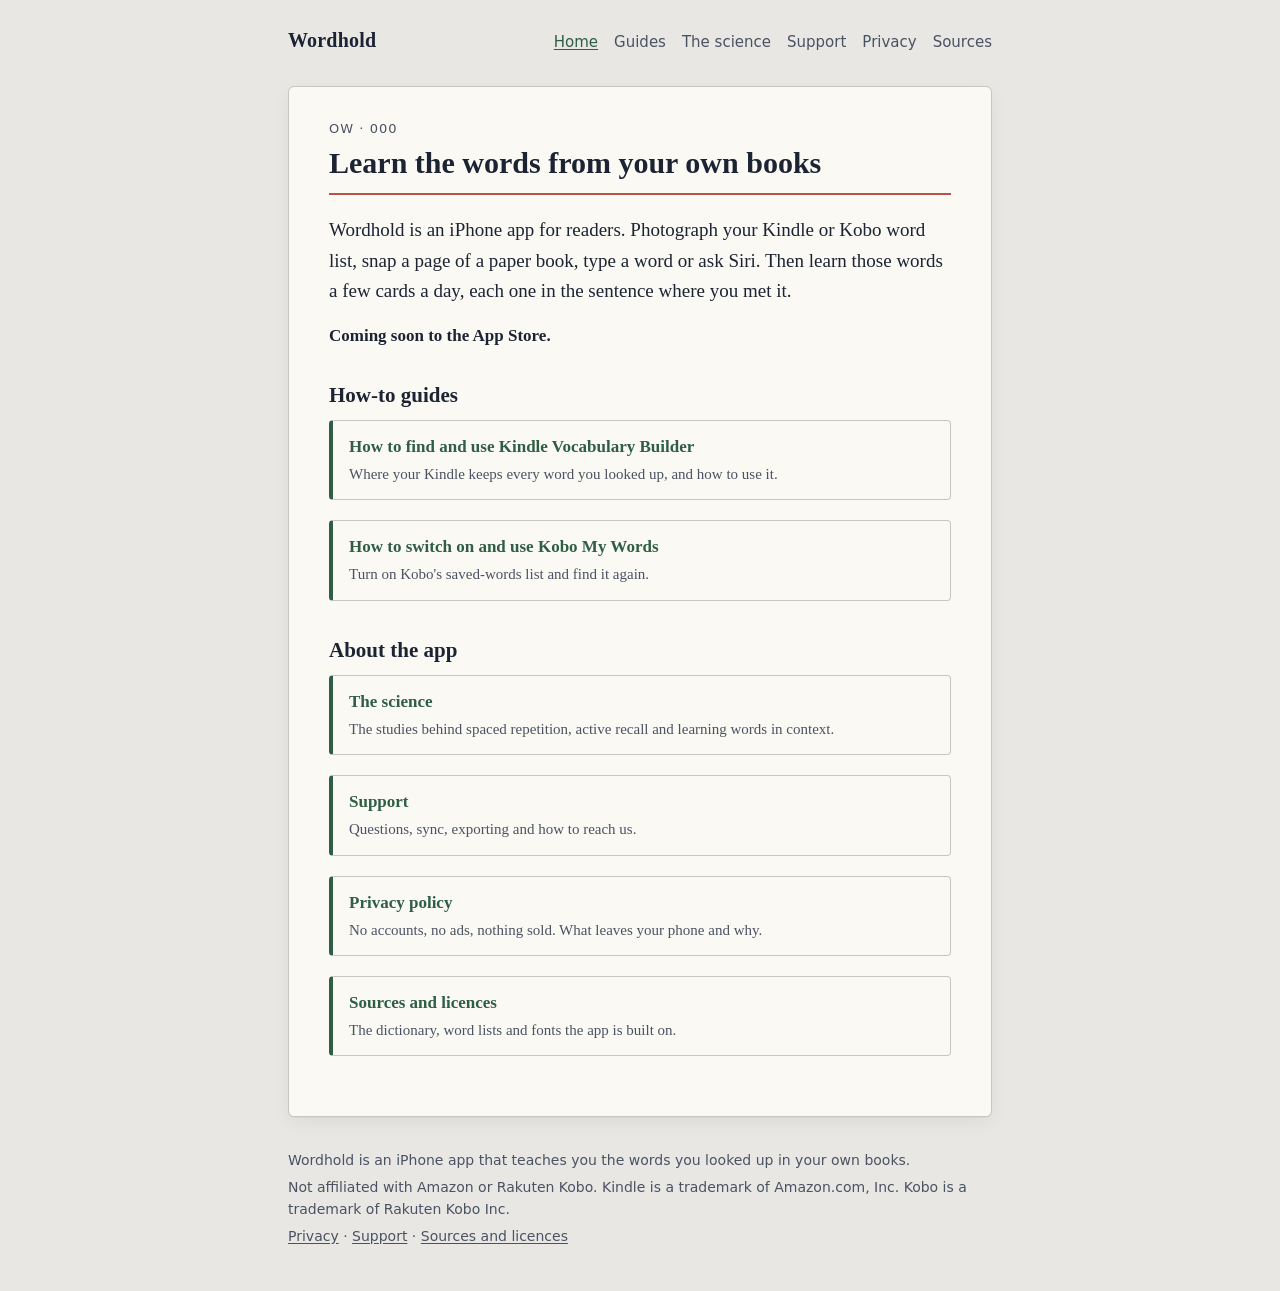
==== index.html @ b9cd2508 "Publish site from ratkob/OwnWords@d994a9a" ====
<!doctype html>
<html lang="en">
<head>
  <meta charset="utf-8">
  <meta name="viewport" content="width=device-width, initial-scale=1">
  <title>Wordhold</title>
  <meta name="description" content="Wordhold teaches you the words you looked up in your own books: Kindle, Kobo or paper.">
  <link rel="stylesheet" href="style.css">
</head>
<body>
  <header class="site-header">
    <div class="wrap">
      <a class="brand" href="">Wordhold</a>
      <nav aria-label="Site">
        <ul>
        <li><a href="" aria-current="page">Home</a></li>
        <li><a href="guides/">Guides</a></li>
        <li><a href="science/">The science</a></li>
        <li><a href="support/">Support</a></li>
        <li><a href="privacy/">Privacy</a></li>
        <li><a href="attribution/">Sources</a></li>
        </ul>
      </nav>
    </div>
  </header>
  <main class="wrap">
    <article class="card">
      <div class="card-head">
        <p class="callno">OW · 000</p>
        <h1>Learn the words from your own books</h1>
      </div>

      <p class="lede">Wordhold is an iPhone app for readers. Photograph your Kindle or Kobo word list, snap a page of a paper book, type a word or ask Siri. Then learn those words a few cards a day, each one in the sentence where you met it.</p>
      <p><strong>Coming soon to the App Store.</strong></p>

      <h2>How-to guides</h2>
      <ul class="index">
        <li><a href="guides/kindle-vocabulary-builder/"><strong>How to find and use Kindle Vocabulary Builder</strong><span>Where your Kindle keeps every word you looked up, and how to use it.</span></a></li>
        <li><a href="guides/kobo-my-words/"><strong>How to switch on and use Kobo My Words</strong><span>Turn on Kobo's saved-words list and find it again.</span></a></li>
      </ul>

      <h2>About the app</h2>
      <ul class="index">
        <li><a href="science/"><strong>The science</strong><span>The studies behind spaced repetition, active recall and learning words in context.</span></a></li>
        <li><a href="support/"><strong>Support</strong><span>Questions, sync, exporting and how to reach us.</span></a></li>
        <li><a href="privacy/"><strong>Privacy policy</strong><span>No accounts, no ads, nothing sold. What leaves your phone and why.</span></a></li>
        <li><a href="attribution/"><strong>Sources and licences</strong><span>The dictionary, word lists and fonts the app is built on.</span></a></li>
      </ul>
    </article>
  </main>
  <footer class="site-footer">
    <div class="wrap">
      <p>Wordhold is an iPhone app that teaches you the words you looked up in your own books.</p>
      <p>Not affiliated with Amazon or Rakuten Kobo. Kindle is a trademark of Amazon.com, Inc. Kobo is a trademark of Rakuten Kobo Inc.</p>
      <p><a href="privacy/">Privacy</a> · <a href="support/">Support</a> · <a href="attribution/">Sources and licences</a></p>
    </div>
  </footer>
</body>
</html>
---- style.css ----
/* Wordhold site. Catalogue-card style from plan section 12:
   e-ink grey paper, card stock, blue-black ink, bookcloth green.
   Colours match the app's asset catalogue (Paper, Card, Ink, AccentColor). */

:root {
  --paper: #e8e7e3;
  --card: #fbf9f3;
  --ink: #1c2434;
  --ink-soft: #4a5263;
  --rule: #c9c6bd;
  --rule-red: #b5544a;
  --cloth: #2f5e44;
  --todo-bg: #fff4c7;
  --todo-ink: #5a4500;
  --todo-rule: #c9a227;
  color-scheme: light dark;
}

@media (prefers-color-scheme: dark) {
  :root {
    --paper: #1c1c1b;
    --card: #2c2c2a;
    --ink: #e6e7ea;
    --ink-soft: #b4b7bf;
    --rule: #4a4a46;
    --rule-red: #d98378;
    --cloth: #78b08c;
    --todo-bg: #3a3214;
    --todo-ink: #f2dc8a;
    --todo-rule: #a88a2a;
  }
}

* { box-sizing: border-box; }

html { -webkit-text-size-adjust: 100%; }

body {
  margin: 0;
  background: var(--paper);
  color: var(--ink);
  font-family: "Literata", "Iowan Old Style", "Palatino Linotype", Palatino, Georgia, serif;
  font-size: 1.0625rem;
  line-height: 1.6;
}

.label,
nav,
.site-footer,
.callno,
figcaption,
.todo {
  font-family: "Atkinson Hyperlegible Next", "Atkinson Hyperlegible", -apple-system, BlinkMacSystemFont, "Segoe UI", system-ui, sans-serif;
}

a { color: var(--cloth); text-underline-offset: 0.15em; }
a:hover { text-decoration-thickness: 2px; }

.wrap {
  max-width: 46rem;
  margin: 0 auto;
  padding: 0 16px;
}

/* Header */
.site-header { padding: 1.5rem 0 0.5rem; }
.site-header .wrap {
  display: flex;
  flex-wrap: wrap;
  align-items: baseline;
  justify-content: space-between;
  gap: 0.5rem 1.5rem;
}
.brand {
  font-weight: 700;
  font-size: 1.25rem;
  color: var(--ink);
  text-decoration: none;
  letter-spacing: 0.01em;
}
nav ul {
  list-style: none;
  margin: 0;
  padding: 0;
  display: flex;
  flex-wrap: wrap;
  gap: 0.25rem 1rem;
  font-size: 0.9375rem;
}
nav a { color: var(--ink-soft); text-decoration: none; }
nav a:hover, nav a[aria-current="page"] { color: var(--cloth); text-decoration: underline; }

/* The catalogue card */
.card {
  background: var(--card);
  border: 1px solid var(--rule);
  border-radius: 6px;
  box-shadow: 0 1px 0 rgba(0, 0, 0, 0.04), 0 6px 18px rgba(0, 0, 0, 0.05);
  margin: 1.25rem 0 2rem;
  padding: 1.5rem 1.25rem 2rem;
  position: relative;
}
@media (min-width: 640px) {
  .card { padding: 2rem 2.5rem 2.5rem; }
}
.card-head {
  border-bottom: 2px solid var(--rule-red);
  margin: 0 0 1.25rem;
  padding-bottom: 0.75rem;
}
.callno {
  font-size: 0.8125rem;
  letter-spacing: 0.08em;
  text-transform: uppercase;
  color: var(--ink-soft);
  margin: 0 0 0.25rem;
}

h1, h2, h3 { line-height: 1.25; font-weight: 700; }
h1 { font-size: 1.875rem; margin: 0; }
h2 { font-size: 1.3125rem; margin: 2rem 0 0.5rem; }
h3 { font-size: 1.0625rem; margin: 1.5rem 0 0.25rem; }
p, ul, ol, dl, table { margin: 0 0 1rem; }
li { margin: 0.25rem 0; }
li > ul, li > ol { margin: 0.25rem 0 0; }

.lede { font-size: 1.1875rem; color: var(--ink); }
.small { font-size: 0.9375rem; color: var(--ink-soft); }

ol.steps { padding-left: 1.5rem; }
ol.steps > li { margin: 0.75rem 0; padding-left: 0.25rem; }

.menu-path {
  font-family: "Atkinson Hyperlegible Next", -apple-system, system-ui, sans-serif;
  font-weight: 700;
}

/* Lists of index cards on the home page */
.index { list-style: none; padding: 0; display: grid; gap: 0.75rem; }
.index a {
  display: block;
  border: 1px solid var(--rule);
  border-left: 4px solid var(--cloth);
  border-radius: 4px;
  padding: 0.75rem 1rem;
  background: var(--card);
  color: var(--ink);
  text-decoration: none;
}
.index a:hover { border-color: var(--cloth); }
.index strong { display: block; color: var(--cloth); }
.index span { font-size: 0.9375rem; color: var(--ink-soft); }

/* References on the science page */
.refs { padding-left: 0; list-style: none; }
.refs li {
  padding-left: 1.5rem;
  text-indent: -1.5rem;
  margin: 0.6rem 0;
  font-size: 0.9375rem;
}

table { border-collapse: collapse; width: 100%; font-size: 0.9375rem; }
th, td { text-align: left; vertical-align: top; padding: 0.5rem 0.5rem 0.5rem 0; border-bottom: 1px solid var(--rule); }
th { font-family: "Atkinson Hyperlegible Next", -apple-system, system-ui, sans-serif; font-weight: 700; }
.table-scroll { overflow-x: auto; }

/* Photo placeholders and draft notes. */
.todo {
  background: var(--todo-bg);
  color: var(--todo-ink);
  border: 2px dashed var(--todo-rule);
  border-radius: 6px;
  padding: 0.75rem 1rem;
  margin: 1rem 0;
  font-size: 0.9375rem;
}
.todo strong { letter-spacing: 0.04em; }
figure { margin: 1rem 0 1.5rem; }
figure.photo .todo {
  aspect-ratio: 4 / 3;
  display: flex;
  align-items: center;
  justify-content: center;
  text-align: center;
  margin: 0;
}
figcaption { font-size: 0.875rem; color: var(--ink-soft); margin-top: 0.4rem; }

.draft-banner {
  border: 2px solid var(--rule-red);
  border-radius: 6px;
  padding: 0.75rem 1rem;
  margin: 0 0 1.5rem;
  font-size: 0.9375rem;
}

.site-footer {
  padding: 0 0 2.5rem;
  font-size: 0.875rem;
  color: var(--ink-soft);
}
.site-footer p { margin: 0.25rem 0; }
.site-footer a { color: var(--ink-soft); }
.todo-inline {
  background: var(--todo-bg);
  color: var(--todo-ink);
  border: 1px dashed var(--todo-rule);
  border-radius: 3px;
  padding: 0 0.3em;
  font-family: "Atkinson Hyperlegible Next", -apple-system, system-ui, sans-serif;
  font-size: 0.9375em;
}

/* Long links and paths wrap instead of widening the page on small phones. */
a, code { overflow-wrap: anywhere; }
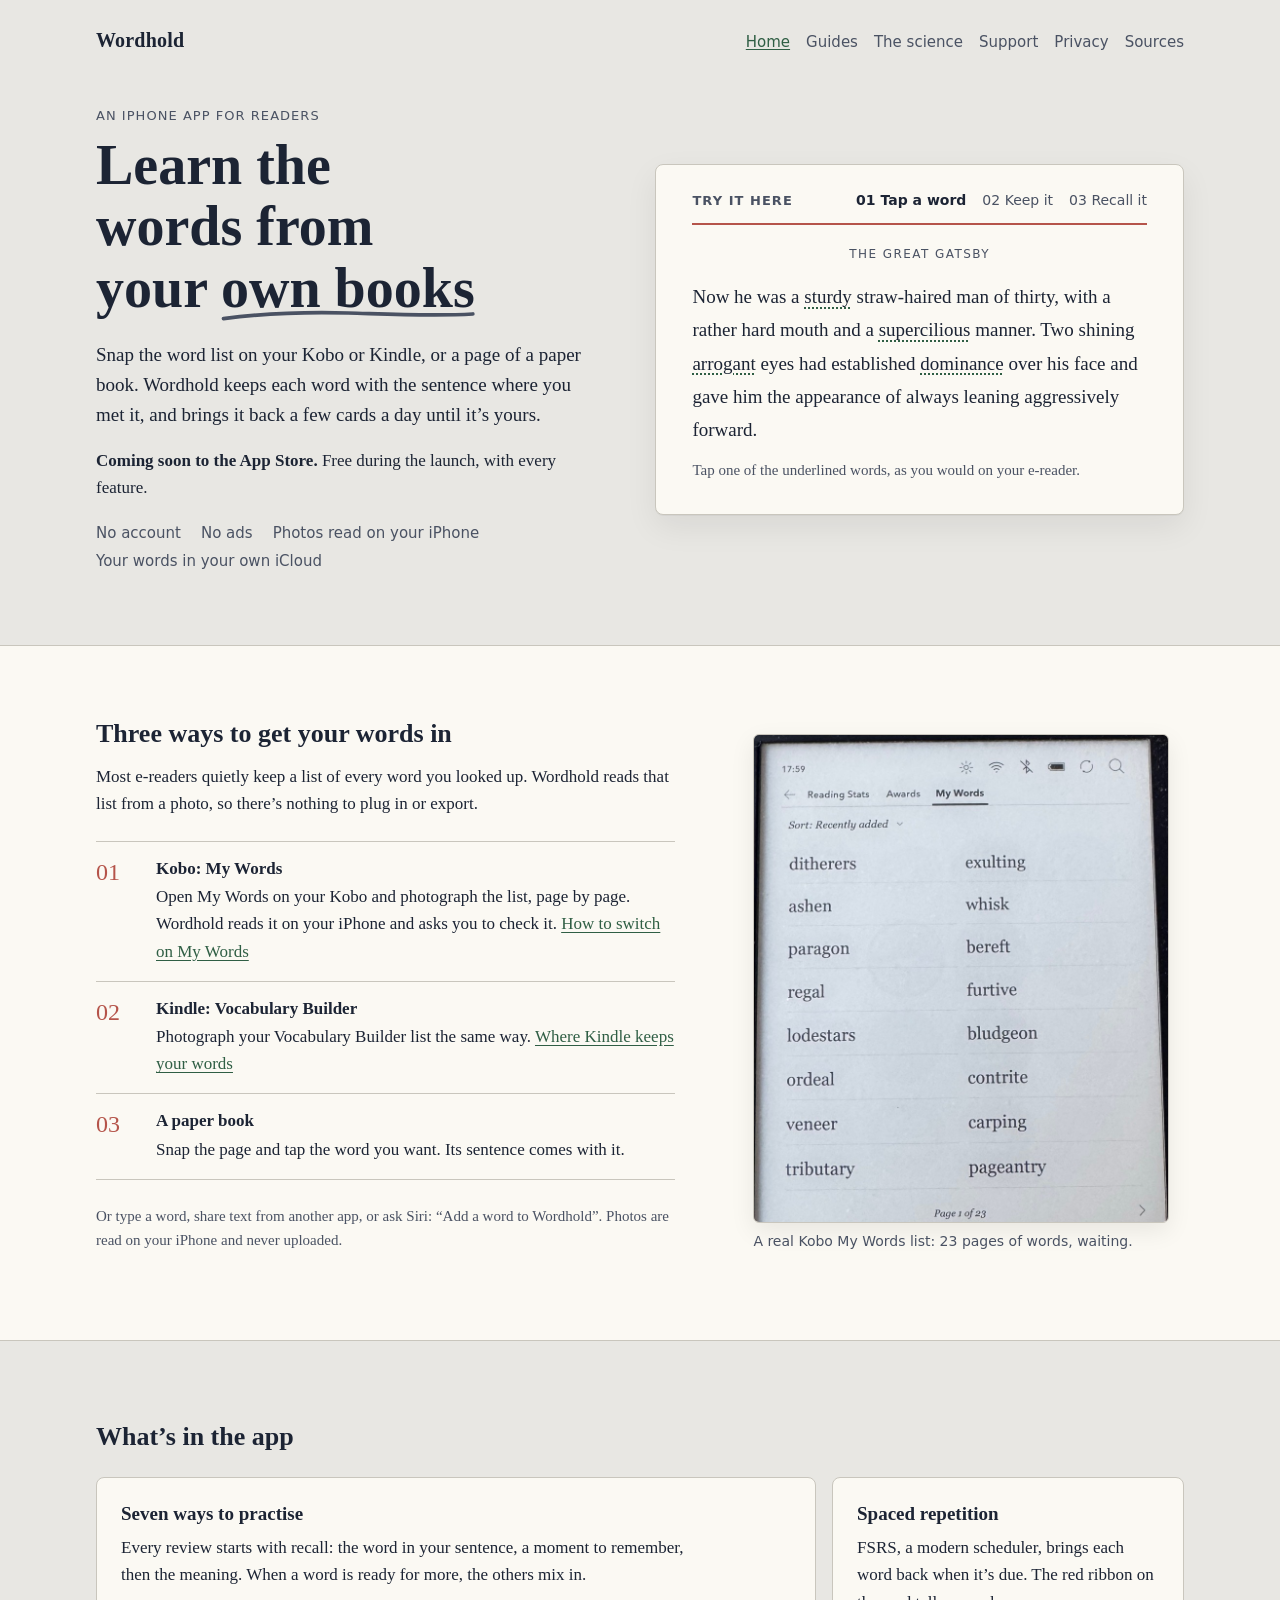
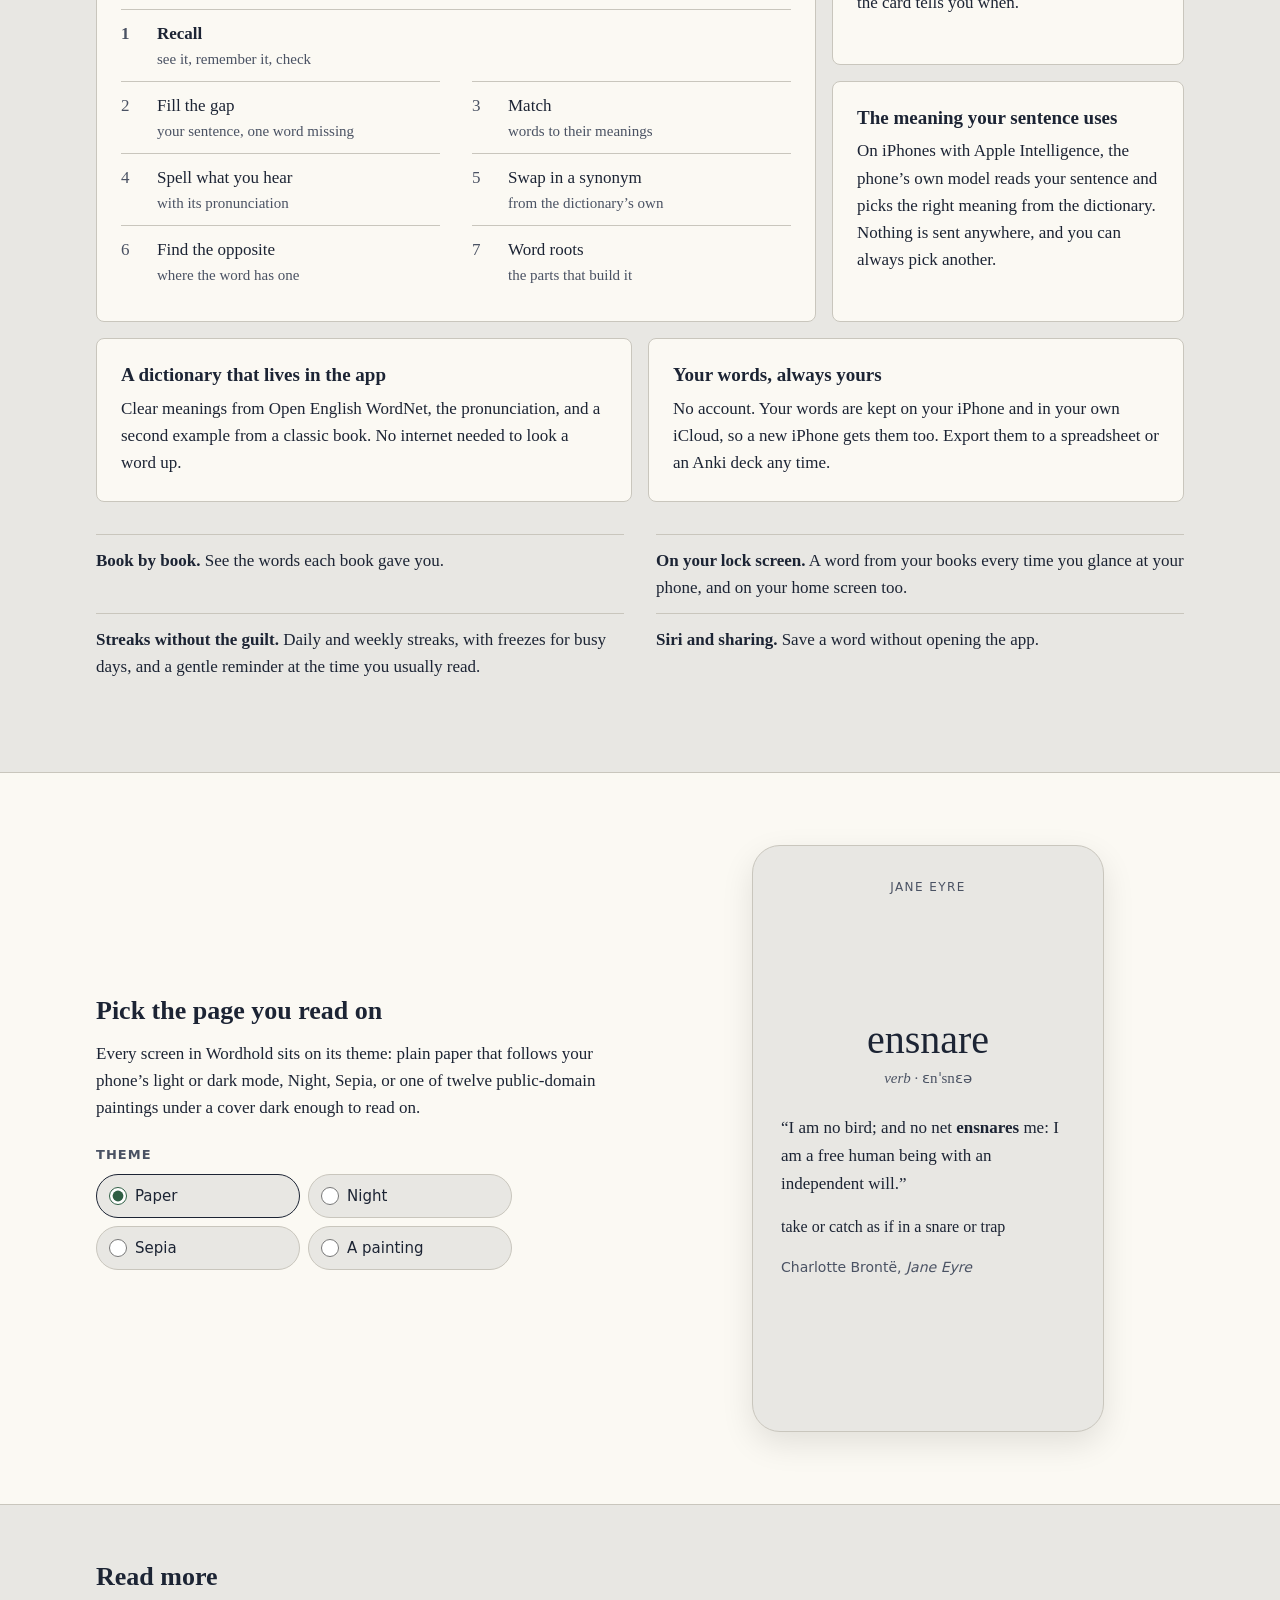
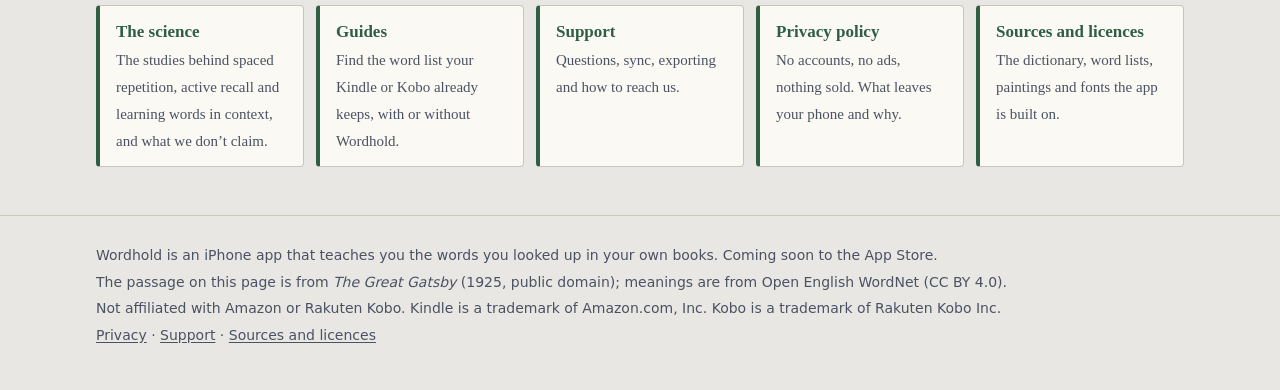
==== commit 5d4604e9: "Publish site from ratkob/OwnWords@78d04db" ====
--- a/index.html
+++ b/index.html
@@ -1,15 +1,19 @@
 <!doctype html>
-<html lang="en">
+<html lang="en" class="no-js">
 <head>
   <meta charset="utf-8">
+  <script>document.documentElement.className = document.documentElement.className.replace("no-js", "js");</script>
   <meta name="viewport" content="width=device-width, initial-scale=1">
-  <title>Wordhold</title>
-  <meta name="description" content="Wordhold teaches you the words you looked up in your own books: Kindle, Kobo or paper.">
+  <title>Wordhold: learn the words from your own books</title>
+  <meta name="description" content="Wordhold is an iPhone app for readers. Snap your Kobo or Kindle word list, or a page of a paper book, and learn each word in the sentence where you met it.">
   <link rel="stylesheet" href="style.css">
+  <link rel="stylesheet" href="home.css">
+  <script src="home.js" defer></script>
 </head>
-<body>
+<body class="home">
+  <a class="skip" href="#main">Skip to the page</a>
   <header class="site-header">
-    <div class="wrap">
+    <div class="wrap wrap-wide">
       <a class="brand" href="">Wordhold</a>
       <nav aria-label="Site">
         <ul>
@@ -23,34 +27,201 @@
       </nav>
     </div>
   </header>
-  <main class="wrap">
-    <article class="card">
-      <div class="card-head">
-        <p class="callno">OW · 000</p>
-        <h1>Learn the words from your own books</h1>
-      </div>
-
-      <p class="lede">Wordhold is an iPhone app for readers. Photograph your Kindle or Kobo word list, snap a page of a paper book, type a word or ask Siri. Then learn those words a few cards a day, each one in the sentence where you met it.</p>
-      <p><strong>Coming soon to the App Store.</strong></p>
-
-      <h2>How-to guides</h2>
+
+  <main id="main">
+    <section class="hero wrap wrap-wide" aria-labelledby="hero-title">
+      <div class="hero-text">
+        <p class="callno">An iPhone app for readers</p>
+        <h1 id="hero-title">Learn the words from your <span class="inked">own books</span></h1>
+        <p class="lede">Snap the word list on your Kobo or Kindle, or a page of a paper book. Wordhold keeps each word with the sentence where you met it, and brings it back a few cards a day until it’s yours.</p>
+        <p class="status"><strong>Coming soon to the App Store.</strong> Free during the launch, with every feature.</p>
+        <ul class="facts" aria-label="In short">
+          <li>No account</li>
+          <li>No ads</li>
+          <li>Photos read on your iPhone</li>
+          <li>Your words in your own iCloud</li>
+        </ul>
+      </div>
+
+      <div class="try" id="try" aria-labelledby="try-title">
+        <div class="try-head">
+          <h2 id="try-title" class="label">Try it here</h2>
+          <ol class="try-steps" aria-label="Steps">
+            <li data-step="1" aria-current="step">Tap a word</li>
+            <li data-step="2">Keep it</li>
+            <li data-step="3">Recall it</li>
+          </ol>
+        </div>
+
+        <!-- Step 1 and 2: the book page and the word's catalogue card -->
+        <div class="try-page" data-panel="page">
+          <p class="running-head">The Great Gatsby</p>
+          <p class="passage">Now he was a <button type="button" class="w" disabled data-word="sturdy">sturdy</button> straw-haired man of thirty, with a rather hard mouth and a <button type="button" class="w" disabled data-word="supercilious">supercilious</button> manner. Two shining <button type="button" class="w" disabled data-word="arrogant">arrogant</button> eyes had established <button type="button" class="w" disabled data-word="dominance">dominance</button> over his face and gave him the appearance of always leaning aggressively forward.</p>
+          <p class="try-hint" data-hint>Tap one of the underlined words, as you would on your e-reader.</p>
+          <noscript><p class="try-hint"><strong>supercilious</strong> <em>adjective</em>: having or showing arrogant superiority to and disdain of those one views as unworthy. Turn on JavaScript to tap the words yourself.</p></noscript>
+
+          <div class="lookup" data-lookup hidden tabindex="-1" role="group" aria-labelledby="lookup-word">
+            <p class="lookup-word"><span id="lookup-word" data-f="word"></span> <span class="ipa" data-f="ipa"></span></p>
+            <p class="pos" data-f="pos"></p>
+            <p class="meaning" data-f="meaning"></p>
+            <p class="small sense-note" data-f="senseNote"></p>
+            <div class="actions">
+              <button type="button" class="btn btn-ink" data-act="keep">Keep this word</button>
+            </div>
+          </div>
+        </div>
+
+        <!-- Step 3: the recall card, as the app shows it a few days later -->
+        <div class="try-card" data-panel="card" hidden tabindex="-1" role="group" aria-labelledby="card-word">
+          <p class="running-head">The Great Gatsby</p>
+          <div class="ribbon" data-ribbon hidden><span data-f="ribbon"></span></div>
+          <p class="card-word" id="card-word" data-f="word"></p>
+          <p class="card-sentence" data-f="sentence"></p>
+          <div data-front>
+            <p class="small">Do you remember what it means here?</p>
+            <div class="actions">
+              <button type="button" class="btn btn-ink" data-act="reveal">Show meaning</button>
+            </div>
+          </div>
+          <div data-back hidden>
+            <p class="asterism" aria-hidden="true">⁂</p>
+            <p class="meaning" data-f="meaning" data-reveal-focus tabindex="-1"></p>
+            <p class="second"><em data-f="example"></em> <span class="credit" data-f="exampleCredit"></span></p>
+            <div class="actions" data-grade>
+              <button type="button" class="btn btn-card" data-act="again">Didn’t know</button>
+              <button type="button" class="btn btn-ink" data-act="good">Knew it</button>
+            </div>
+            <p class="small" data-after hidden tabindex="-1"></p>
+          </div>
+          <p class="try-reset"><button type="button" class="textlink" data-act="reset">Try another word</button></p>
+        </div>
+        <p class="sr-only" aria-live="polite" data-live></p>
+      </div>
+    </section>
+
+    <section class="band" aria-labelledby="ways-title">
+      <div class="wrap wrap-wide ways">
+        <div class="ways-text">
+          <h2 id="ways-title">Three ways to get your words in</h2>
+          <p>Most e-readers quietly keep a list of every word you looked up. Wordhold reads that list from a photo, so there’s nothing to plug in or export.</p>
+          <ol class="ways-list">
+            <li>
+              <span class="num" aria-hidden="true">01</span>
+              <div>
+                <h3>Kobo: My Words</h3>
+                <p>Open My Words on your Kobo and photograph the list, page by page. Wordhold reads it on your iPhone and asks you to check it. <a href="guides/kobo-my-words/">How to switch on My Words</a></p>
+              </div>
+            </li>
+            <li>
+              <span class="num" aria-hidden="true">02</span>
+              <div>
+                <h3>Kindle: Vocabulary Builder</h3>
+                <p>Photograph your Vocabulary Builder list the same way. <a href="guides/kindle-vocabulary-builder/">Where Kindle keeps your words</a></p>
+              </div>
+            </li>
+            <li>
+              <span class="num" aria-hidden="true">03</span>
+              <div>
+                <h3>A paper book</h3>
+                <p>Snap the page and tap the word you want. Its sentence comes with it.</p>
+              </div>
+            </li>
+          </ol>
+          <p class="small">Or type a word, share text from another app, or ask Siri: “Add a word to Wordhold”. Photos are read on your iPhone and never uploaded.</p>
+        </div>
+        <figure class="ways-photo">
+          <img src="guides/kobo-my-words/photo-3.jpg" alt="A Kobo's Activity screen on the My Words tab: two columns of saved words such as ditherers, ashen, paragon and exulting." width="850" height="1000" loading="lazy" decoding="async">
+          <figcaption>A real Kobo My Words list: 23 pages of words, waiting.</figcaption>
+        </figure>
+      </div>
+    </section>
+
+    <section class="wrap wrap-wide features" aria-labelledby="features-title">
+      <h2 id="features-title">What’s in the app</h2>
+      <div class="bento">
+        <article class="tile tile-methods">
+          <h3>Seven ways to practise</h3>
+          <p>Every review starts with recall: the word in your sentence, a moment to remember, then the meaning. When a word is ready for more, the others mix in.</p>
+          <ol class="methods">
+            <li><span>Recall</span><span class="small">see it, remember it, check</span></li>
+            <li><span>Fill the gap</span><span class="small">your sentence, one word missing</span></li>
+            <li><span>Match</span><span class="small">words to their meanings</span></li>
+            <li><span>Spell what you hear</span><span class="small">with its pronunciation</span></li>
+            <li><span>Swap in a synonym</span><span class="small">from the dictionary’s own</span></li>
+            <li><span>Find the opposite</span><span class="small">where the word has one</span></li>
+            <li><span>Word roots</span><span class="small">the parts that build it</span></li>
+          </ol>
+        </article>
+        <article class="tile tile-fsrs">
+          <h3>Spaced repetition</h3>
+          <p>FSRS, a modern scheduler, brings each word back when it’s due. The red ribbon on the card tells you when.</p>
+        </article>
+        <article class="tile tile-sense">
+          <h3>The meaning your sentence uses</h3>
+          <p>On iPhones with Apple Intelligence, the phone’s own model reads your sentence and picks the right meaning from the dictionary. Nothing is sent anywhere, and you can always pick another.</p>
+        </article>
+        <article class="tile tile-dict">
+          <h3>A dictionary that lives in the app</h3>
+          <p>Clear meanings from Open English WordNet, the pronunciation, and a second example from a classic book. No internet needed to look a word up.</p>
+        </article>
+        <article class="tile tile-yours">
+          <h3>Your words, always yours</h3>
+          <p>No account. Your words are kept on your iPhone and in your own iCloud, so a new iPhone gets them too. Export them to a spreadsheet or an Anki deck any time.</p>
+        </article>
+      </div>
+      <ul class="index-list">
+        <li><strong>Book by book.</strong> See the words each book gave you.</li>
+        <li><strong>On your lock screen.</strong> A word from your books every time you glance at your phone, and on your home screen too.</li>
+        <li><strong>Streaks without the guilt.</strong> Daily and weekly streaks, with freezes for busy days, and a gentle reminder at the time you usually read.</li>
+        <li><strong>Siri and sharing.</strong> Save a word without opening the app.</li>
+      </ul>
+    </section>
+
+    <section class="band" aria-labelledby="themes-title">
+      <div class="wrap wrap-wide themes">
+        <div class="themes-text">
+          <h2 id="themes-title">Pick the page you read on</h2>
+          <p>Every screen in Wordhold sits on its theme: plain paper that follows your phone’s light or dark mode, Night, Sepia, or one of twelve public-domain paintings under a cover dark enough to read on.</p>
+          <fieldset class="theme-pick">
+            <legend class="label">Theme</legend>
+            <label><input type="radio" name="theme" value="paper" checked> Paper</label>
+            <label><input type="radio" name="theme" value="night"> Night</label>
+            <label><input type="radio" name="theme" value="sepia"> Sepia</label>
+            <label><input type="radio" name="theme" value="painting" data-name="painting"> A painting</label>
+          </fieldset>
+          <p class="small theme-credit" data-credit hidden>Camille Corot, <em>A Woman Reading</em>, 1869–70 · The Metropolitan Museum of Art (CC0). One of the twelve paintings in the app.</p>
+        </div>
+        <div class="theme-preview tp-paper" data-preview>
+          <p class="sr-only" data-preview-name>A word page in the Paper theme:</p>
+          <img class="tp-art" data-src="images/corot-woman-reading.jpg" alt="" width="480" height="1040" decoding="async">
+          <div class="tp-page">
+            <p class="running-head">Jane Eyre</p>
+            <p class="tp-word">ensnare</p>
+            <p class="tp-sub"><em>verb</em> · ɛnˈsnɛə</p>
+            <p class="tp-sentence">“I am no bird; and no net <strong>ensnares</strong> me: I am a free human being with an independent will.”</p>
+            <p class="tp-meaning">take or catch as if in a snare or trap</p>
+            <p class="tp-credit">Charlotte Brontë, <em>Jane Eyre</em></p>
+          </div>
+        </div>
+      </div>
+    </section>
+
+    <section class="wrap wrap-wide more" aria-labelledby="more-title">
+      <h2 id="more-title">Read more</h2>
       <ul class="index">
-        <li><a href="guides/kindle-vocabulary-builder/"><strong>How to find and use Kindle Vocabulary Builder</strong><span>Where your Kindle keeps every word you looked up, and how to use it.</span></a></li>
-        <li><a href="guides/kobo-my-words/"><strong>How to switch on and use Kobo My Words</strong><span>Turn on Kobo's saved-words list and find it again.</span></a></li>
-      </ul>
-
-      <h2>About the app</h2>
-      <ul class="index">
-        <li><a href="science/"><strong>The science</strong><span>The studies behind spaced repetition, active recall and learning words in context.</span></a></li>
+        <li><a href="science/"><strong>The science</strong><span>The studies behind spaced repetition, active recall and learning words in context, and what we don’t claim.</span></a></li>
+        <li><a href="guides/"><strong>Guides</strong><span>Find the word list your Kindle or Kobo already keeps, with or without Wordhold.</span></a></li>
         <li><a href="support/"><strong>Support</strong><span>Questions, sync, exporting and how to reach us.</span></a></li>
         <li><a href="privacy/"><strong>Privacy policy</strong><span>No accounts, no ads, nothing sold. What leaves your phone and why.</span></a></li>
-        <li><a href="attribution/"><strong>Sources and licences</strong><span>The dictionary, word lists and fonts the app is built on.</span></a></li>
+        <li><a href="attribution/"><strong>Sources and licences</strong><span>The dictionary, word lists, paintings and fonts the app is built on.</span></a></li>
       </ul>
-    </article>
+    </section>
   </main>
+
   <footer class="site-footer">
-    <div class="wrap">
-      <p>Wordhold is an iPhone app that teaches you the words you looked up in your own books.</p>
+    <div class="wrap wrap-wide">
+      <p>Wordhold is an iPhone app that teaches you the words you looked up in your own books. Coming soon to the App Store.</p>
+      <p>The passage on this page is from <em>The Great Gatsby</em> (1925, public domain); meanings are from Open English WordNet (CC BY 4.0).</p>
       <p>Not affiliated with Amazon or Rakuten Kobo. Kindle is a trademark of Amazon.com, Inc. Kobo is a trademark of Rakuten Kobo Inc.</p>
       <p><a href="privacy/">Privacy</a> · <a href="support/">Support</a> · <a href="attribution/">Sources and licences</a></p>
     </div>
--- a/style.css
+++ b/style.css
@@ -13,6 +13,10 @@
   --todo-bg: #fff4c7;
   --todo-ink: #5a4500;
   --todo-rule: #c9a227;
+  --ribbon: #9c3b2b;
+  --on-ribbon: #fbf9f3;
+  --ink-btn: #1c2434;
+  --on-ink-btn: #fbf9f3;
   color-scheme: light dark;
 }
 
@@ -28,6 +32,10 @@
     --todo-bg: #3a3214;
     --todo-ink: #f2dc8a;
     --todo-rule: #a88a2a;
+    --ribbon: #e58a75;
+    --on-ribbon: #1c1c1b;
+    --ink-btn: #e6e7ea;
+    --on-ink-btn: #1c1c1b;
   }
 }
 
--- a/home.css
+++ b/home.css
@@ -0,0 +1,475 @@
+/* Home page (#427). The catalogue card opens out into a landing page:
+   the same paper, card stock and ink from style.css, a try-it book page as
+   the one rich moment, and the red ribbon as the only signature.
+   Loaded on the home page only, after style.css. */
+
+.wrap-wide { max-width: 70rem; }
+
+/* The try-it page shows and hides its parts with the hidden attribute;
+   keep it winning over the display rules below. */
+.home [hidden] { display: none !important; }
+
+.skip {
+  position: absolute;
+  left: 16px;
+  top: -48px;
+  background: var(--card);
+  color: var(--ink);
+  padding: 8px 12px;
+  border: 1px solid var(--rule);
+  border-radius: 6px;
+  z-index: 10;
+}
+.skip:focus { top: 8px; }
+
+.sr-only {
+  position: absolute;
+  width: 1px;
+  height: 1px;
+  overflow: hidden;
+  clip: rect(0 0 0 0);
+  white-space: nowrap;
+}
+
+.home :focus-visible { outline: 2px solid var(--cloth); outline-offset: 2px; }
+
+.sans,
+.label,
+.facts,
+.try-steps,
+.running-head,
+.btn,
+.textlink,
+.credit,
+.theme-pick label,
+.tp-credit,
+.ribbon {
+  font-family: "Atkinson Hyperlegible Next", "Atkinson Hyperlegible", -apple-system, BlinkMacSystemFont, "Segoe UI", system-ui, sans-serif;
+}
+
+.label {
+  font-size: 0.8125rem;
+  letter-spacing: 0.08em;
+  text-transform: uppercase;
+  color: var(--ink-soft);
+  font-weight: 600;
+  margin: 0;
+}
+
+.home h2 { font-size: 1.625rem; margin: 0 0 12px; }
+.home h2.label { font-size: 0.8125rem; margin: 0; }
+.home h3 { margin: 0 0 4px; }
+
+/* Hero: words on the left, the try-it page on the right */
+.hero {
+  display: grid;
+  gap: 32px;
+  padding-top: 24px;
+  padding-bottom: 48px;
+}
+@media (min-width: 900px) {
+  .hero {
+    grid-template-columns: minmax(0, 1fr) minmax(0, 1.05fr);
+    gap: 56px;
+    align-items: center;
+    padding-top: 40px;
+    padding-bottom: 72px;
+  }
+}
+.hero h1 {
+  font-size: clamp(2.25rem, 1.4rem + 3.6vw, 3.5rem);
+  line-height: 1.1;
+  font-weight: 600;
+  margin: 8px 0 20px;
+  max-width: 14ch;
+}
+/* An ink underline, as if drawn by a reader's pen */
+.inked {
+  background-image: url("data:image/svg+xml,%3Csvg xmlns='http://www.w3.org/2000/svg' viewBox='0 0 200 12' preserveAspectRatio='none'%3E%3Cpath d='M2 8.5c30-4 62-5.5 98-4.5 34 1 66 2.6 98 .8' fill='none' stroke='%234a5263' stroke-width='3' stroke-linecap='round'/%3E%3C/svg%3E");
+  background-repeat: no-repeat;
+  background-position: 0 100%;
+  background-size: 100% 0.28em;
+  padding-bottom: 0.08em;
+  -webkit-box-decoration-break: clone;
+  box-decoration-break: clone;
+}
+@media (prefers-color-scheme: dark) {
+  .inked {
+    background-image: url("data:image/svg+xml,%3Csvg xmlns='http://www.w3.org/2000/svg' viewBox='0 0 200 12' preserveAspectRatio='none'%3E%3Cpath d='M2 8.5c30-4 62-5.5 98-4.5 34 1 66 2.6 98 .8' fill='none' stroke='%23b4b7bf' stroke-width='3' stroke-linecap='round'/%3E%3C/svg%3E");
+  }
+}
+.hero .lede { max-width: 34rem; }
+.status { margin: 0 0 20px; }
+.facts {
+  list-style: none;
+  padding: 0;
+  margin: 0;
+  display: flex;
+  flex-wrap: wrap;
+  gap: 4px 20px;
+  font-size: 0.9375rem;
+  color: var(--ink-soft);
+}
+.facts li { margin: 0; }
+
+/* The try-it page */
+.try {
+  background: var(--card);
+  border: 1px solid var(--rule);
+  border-radius: 8px;
+  box-shadow: 0 1px 0 rgba(0, 0, 0, 0.04), 0 12px 32px rgba(0, 0, 0, 0.07);
+  padding: 20px 20px 24px;
+  position: relative;
+}
+@media (min-width: 640px) { .try { padding: 24px 36px 32px; } }
+.try-head {
+  display: flex;
+  flex-wrap: wrap;
+  align-items: baseline;
+  justify-content: space-between;
+  gap: 8px 16px;
+  border-bottom: 2px solid var(--rule-red);
+  padding-bottom: 12px;
+  margin-bottom: 20px;
+}
+.try-steps {
+  list-style: none;
+  margin: 0;
+  padding: 0;
+  display: flex;
+  gap: 16px;
+  counter-reset: step;
+  font-size: 0.875rem;
+  color: var(--ink-soft);
+}
+.try-steps li { margin: 0; counter-increment: step; }
+.try-steps li::before { content: "0" counter(step) " "; font-variant-numeric: tabular-nums; }
+.try-steps li[aria-current="step"] { color: var(--ink); font-weight: 600; }
+
+.running-head {
+  font-size: 0.75rem;
+  letter-spacing: 0.12em;
+  text-transform: uppercase;
+  text-align: center;
+  color: var(--ink-soft);
+  margin: 0 0 16px;
+}
+.passage {
+  font-size: 1.1875rem;
+  line-height: 1.75;
+  hyphens: auto;
+  margin-bottom: 12px;
+}
+.w {
+  font: inherit;
+  color: inherit;
+  background: none;
+  border: 0;
+  padding: 0 1px;
+  margin: 0 -1px;
+  cursor: pointer;
+  border-radius: 3px;
+  text-decoration: underline dotted var(--cloth);
+  text-decoration-thickness: 2px;
+  text-underline-offset: 0.22em;
+}
+.w:hover { background: color-mix(in srgb, var(--cloth) 10%, transparent); }
+.w[aria-pressed="true"] {
+  background: color-mix(in srgb, var(--cloth) 16%, transparent);
+  text-decoration-style: solid;
+}
+.try-hint { font-size: 0.9375rem; color: var(--ink-soft); margin: 0; }
+
+.lookup {
+  border: 1px solid var(--rule);
+  border-left: 4px solid var(--cloth);
+  border-radius: 6px;
+  padding: 16px 20px;
+  background: var(--paper);
+  margin-top: 4px;
+  animation: settle 220ms ease-out;
+}
+.lookup:focus { outline: none; }
+.lookup-word { font-size: 1.5rem; font-weight: 600; margin: 0; line-height: 1.3; }
+.ipa { font-size: 1rem; font-weight: 400; color: var(--ink-soft); }
+.pos { font-style: italic; color: var(--ink-soft); margin: 0 0 8px; }
+.meaning { font-size: 1.125rem; margin-bottom: 12px; }
+.sense-note { margin-top: -4px; }
+
+.actions { display: flex; flex-wrap: wrap; gap: 12px; margin-top: 8px; }
+.btn {
+  font-size: 1rem;
+  font-weight: 600;
+  min-height: 44px;
+  padding: 10px 22px;
+  border-radius: 22px;
+  cursor: pointer;
+  transition: background-color 120ms ease-out, transform 120ms ease-out;
+}
+.btn:active { transform: scale(0.98); }
+.btn-ink { background: var(--ink-btn); color: var(--on-ink-btn); border: 1px solid var(--ink-btn); }
+.btn-card { background: var(--card); color: var(--ink); border: 1px solid var(--ink); }
+.actions[data-grade] .btn { flex: 1 1 9rem; }
+.textlink {
+  font-size: 0.9375rem;
+  color: var(--cloth);
+  background: none;
+  border: 0;
+  padding: 12px 0;
+  min-height: 44px;
+  text-decoration: underline;
+  text-underline-offset: 0.15em;
+  cursor: pointer;
+}
+
+/* The recall card, as the app shows it */
+.try-card { position: relative; animation: settle 220ms ease-out; }
+.try-card:focus { outline: none; }
+/* Keep the running head clear of the ribbon: centred between two free
+   margins when there is room, set to the left of it on a phone. */
+.try-card .running-head { padding: 0 96px; }
+@media (max-width: 559px) {
+  .try-card .running-head { padding: 0 96px 0 0; text-align: left; min-height: 48px; }
+}
+.card-word {
+  font-size: 2.5rem;
+  line-height: 1.15;
+  text-align: center;
+  margin: 8px 0 16px;
+}
+.card-sentence { font-size: 1.1875rem; line-height: 1.7; }
+.asterism { text-align: center; color: var(--ink-soft); margin: 4px 0 8px; letter-spacing: 0.3em; }
+.second { font-size: 1rem; color: var(--ink-soft); }
+.credit { display: block; font-size: 0.875rem; margin-top: 4px; }
+.try-reset { margin: 8px 0 0; text-align: center; }
+
+/* The ribbon: hangs from the top edge of the try-it page with the due date */
+.ribbon {
+  position: absolute;
+  top: -20px;
+  right: 0;
+  width: 88px;
+  padding: 12px 8px 22px;
+  background: var(--ribbon);
+  color: var(--on-ribbon);
+  font-size: 0.8125rem;
+  font-weight: 600;
+  line-height: 1.25;
+  text-align: center;
+  clip-path: polygon(0 0, 100% 0, 100% 100%, 50% calc(100% - 10px), 0 100%);
+  animation: drop 320ms cubic-bezier(0.2, 0.8, 0.3, 1);
+}
+
+
+@keyframes settle { from { opacity: 0; transform: translateY(6px); } to { opacity: 1; transform: none; } }
+@keyframes drop { from { transform: translateY(-24px); opacity: 0; } to { transform: none; opacity: 1; } }
+@keyframes fade { from { opacity: 0; } to { opacity: 1; } }
+@media (prefers-reduced-motion: reduce) {
+  .lookup, .try-card, .ribbon { animation: fade 160ms linear; }
+  .btn { transition: none; }
+  .btn:active { transform: none; }
+}
+
+/* Bands: a full-width strip of card stock between paper sections */
+.band {
+  background: var(--card);
+  border-top: 1px solid var(--rule);
+  border-bottom: 1px solid var(--rule);
+  padding: 48px 0;
+}
+@media (min-width: 900px) { .band { padding: 72px 0; } }
+
+/* Three ways in */
+.ways { display: grid; gap: 32px; }
+@media (min-width: 900px) {
+  .ways { grid-template-columns: minmax(0, 1.3fr) minmax(0, 1fr); gap: 64px; align-items: center; }
+}
+.ways-text > p:first-of-type { max-width: 36rem; }
+.ways-list { list-style: none; padding: 0; margin: 24px 0; }
+.ways-list li {
+  display: grid;
+  grid-template-columns: 3rem 1fr;
+  gap: 0 12px;
+  padding: 16px 0;
+  border-top: 1px solid var(--rule);
+  margin: 0;
+}
+.ways-list li:last-child { border-bottom: 1px solid var(--rule); }
+.ways-list p { margin: 0; }
+.num {
+  font-size: 1.5rem;
+  line-height: 1.2;
+  color: var(--rule-red);
+  font-variant-numeric: tabular-nums lining-nums;
+}
+.ways-photo { margin: 0; max-width: 26rem; justify-self: center; }
+.ways-photo img {
+  display: block;
+  width: 100%;
+  height: auto;
+  border-radius: 6px;
+  border: 1px solid var(--rule);
+  box-shadow: 0 8px 24px rgba(0, 0, 0, 0.08);
+}
+
+/* What's in the app */
+.features { padding-top: 56px; padding-bottom: 56px; }
+@media (min-width: 900px) { .features { padding-top: 80px; padding-bottom: 80px; } }
+.bento { display: grid; gap: 16px; margin-top: 24px; }
+@media (min-width: 720px) {
+  .bento { grid-template-columns: repeat(6, minmax(0, 1fr)); }
+  .tile-methods { grid-column: span 4; grid-row: span 2; }
+  .tile-fsrs, .tile-sense { grid-column: span 2; }
+  .tile-dict, .tile-yours { grid-column: span 3; }
+}
+.tile {
+  background: var(--card);
+  border: 1px solid var(--rule);
+  border-radius: 8px;
+  padding: 24px;
+}
+.tile p { margin: 0; }
+.tile h3 { font-size: 1.1875rem; margin-bottom: 8px; }
+.tile-methods > p { max-width: 36rem; }
+.methods {
+  list-style: none;
+  padding: 0;
+  margin: 20px 0 0;
+  display: grid;
+  gap: 0 32px;
+  counter-reset: m;
+}
+@media (min-width: 560px) { .methods { grid-template-columns: 1fr 1fr; } }
+.methods li {
+  display: flex;
+  flex-direction: column;
+  padding: 10px 0 10px 2.25rem;
+  border-top: 1px solid var(--rule);
+  margin: 0;
+  position: relative;
+  counter-increment: m;
+}
+.methods li::before {
+  content: counter(m);
+  position: absolute;
+  left: 0;
+  top: 10px;
+  width: 1.5rem;
+  color: var(--ink-soft);
+  font-variant-numeric: tabular-nums;
+}
+.methods li:first-child { font-weight: 600; grid-column: 1 / -1; }
+.methods .small { font-weight: 400; }
+
+.index-list {
+  list-style: none;
+  padding: 0;
+  margin: 32px 0 0;
+  display: grid;
+  gap: 0 32px;
+}
+@media (min-width: 720px) { .index-list { grid-template-columns: 1fr 1fr; } }
+.index-list li { margin: 0; padding: 12px 0; border-top: 1px solid var(--rule); }
+
+/* Theme preview */
+.themes { display: grid; gap: 32px; }
+@media (min-width: 900px) {
+  .themes { grid-template-columns: minmax(0, 1fr) minmax(0, 1fr); gap: 64px; align-items: center; }
+}
+.theme-pick {
+  border: 0;
+  padding: 0;
+  margin: 24px 0 12px;
+  display: grid;
+  grid-template-columns: repeat(2, minmax(0, 1fr));
+  gap: 8px;
+  max-width: 26rem;
+}
+.theme-pick legend { margin-bottom: 8px; padding: 0; }
+.theme-pick label {
+  font-size: 0.9375rem;
+  display: inline-flex;
+  align-items: center;
+  gap: 8px;
+  min-height: 44px;
+  padding: 8px 16px 8px 12px;
+  border: 1px solid var(--rule);
+  border-radius: 22px;
+  background: var(--paper);
+  cursor: pointer;
+}
+.theme-pick input { accent-color: var(--cloth); margin: 0; width: 18px; height: 18px; }
+.theme-pick label:has(input:checked) { border-color: var(--ink); }
+.theme-pick label:has(input:focus-visible) { outline: 2px solid var(--cloth); outline-offset: 2px; }
+.theme-credit { margin: 0; }
+
+.theme-preview {
+  --tp-bg: var(--paper);
+  --tp-ink: var(--ink);
+  --tp-soft: var(--ink-soft);
+  position: relative;
+  overflow: hidden;
+  border-radius: 28px;
+  border: 1px solid var(--rule);
+  background: var(--tp-bg);
+  color: var(--tp-ink);
+  width: 100%;
+  max-width: 22rem;
+  aspect-ratio: 9 / 15;
+  justify-self: center;
+  box-shadow: 0 12px 32px rgba(0, 0, 0, 0.1);
+  transition: background-color 200ms ease-out, color 200ms ease-out;
+}
+.tp-night { --tp-bg: #1d1a17; --tp-ink: #ece4d8; --tp-soft: #aba194; }
+.tp-sepia { --tp-bg: #eddfc6; --tp-ink: #3b2b1c; --tp-soft: #66513b; }
+.tp-painting { --tp-bg: #1d1a17; --tp-ink: #faf7f0; --tp-soft: #faf7f0; }
+.tp-art {
+  position: absolute;
+  inset: 0;
+  width: 100%;
+  height: 100%;
+  object-fit: cover;
+  opacity: 0;
+  transition: opacity 200ms ease-out;
+}
+.tp-painting .tp-art { opacity: 1; }
+.tp-painting::after {
+  content: "";
+  position: absolute;
+  inset: 0;
+  background: rgba(14, 12, 10, 0.66);
+}
+.tp-page {
+  position: relative;
+  z-index: 1;
+  height: 100%;
+  display: flex;
+  flex-direction: column;
+  justify-content: center;
+  padding: 32px 28px;
+}
+.tp-page .running-head { color: var(--tp-soft); margin-bottom: auto; }
+.tp-word { font-size: 2.5rem; line-height: 1.1; margin: 0 0 4px; text-align: center; }
+.tp-sub { text-align: center; color: var(--tp-soft); margin: 0 0 24px; font-size: 0.9375rem; }
+.tp-sentence { font-size: 1.0625rem; line-height: 1.65; margin: 0 0 16px; }
+.tp-meaning { margin: 0 0 16px; font-size: 1rem; }
+.tp-credit { font-size: 0.875rem; color: var(--tp-soft); margin: 0 0 auto; }
+@media (prefers-reduced-motion: reduce) {
+  .theme-preview, .tp-art { transition: none; }
+}
+
+.more { padding-top: 56px; padding-bottom: 32px; }
+.more .index { grid-template-columns: repeat(auto-fit, minmax(min(18rem, 100%), 1fr)); }
+@media (min-width: 1100px) { .more .index { grid-template-columns: repeat(5, minmax(0, 1fr)); } }
+
+.home .site-footer { border-top: 1px solid var(--rule); padding-top: 24px; }
+.more .index li { display: flex; margin: 0; }
+.more .index a { flex: 1; }
+
+/* Without JS the demo and the theme buttons cannot work: hide their controls and
+   show the passage as plain text (a noscript line shows one meaning instead). */
+.no-js .try-steps, .no-js [data-hint], .no-js .theme-pick { display: none; }
+.w:disabled { cursor: text; text-decoration: none; }
+.w:disabled:hover { background: none; }
+[data-reveal-focus]:focus, [data-after]:focus { outline: none; }
+[data-reveal-focus]:focus-visible, [data-after]:focus-visible { outline: 2px solid var(--cloth); outline-offset: 4px; border-radius: 2px; }
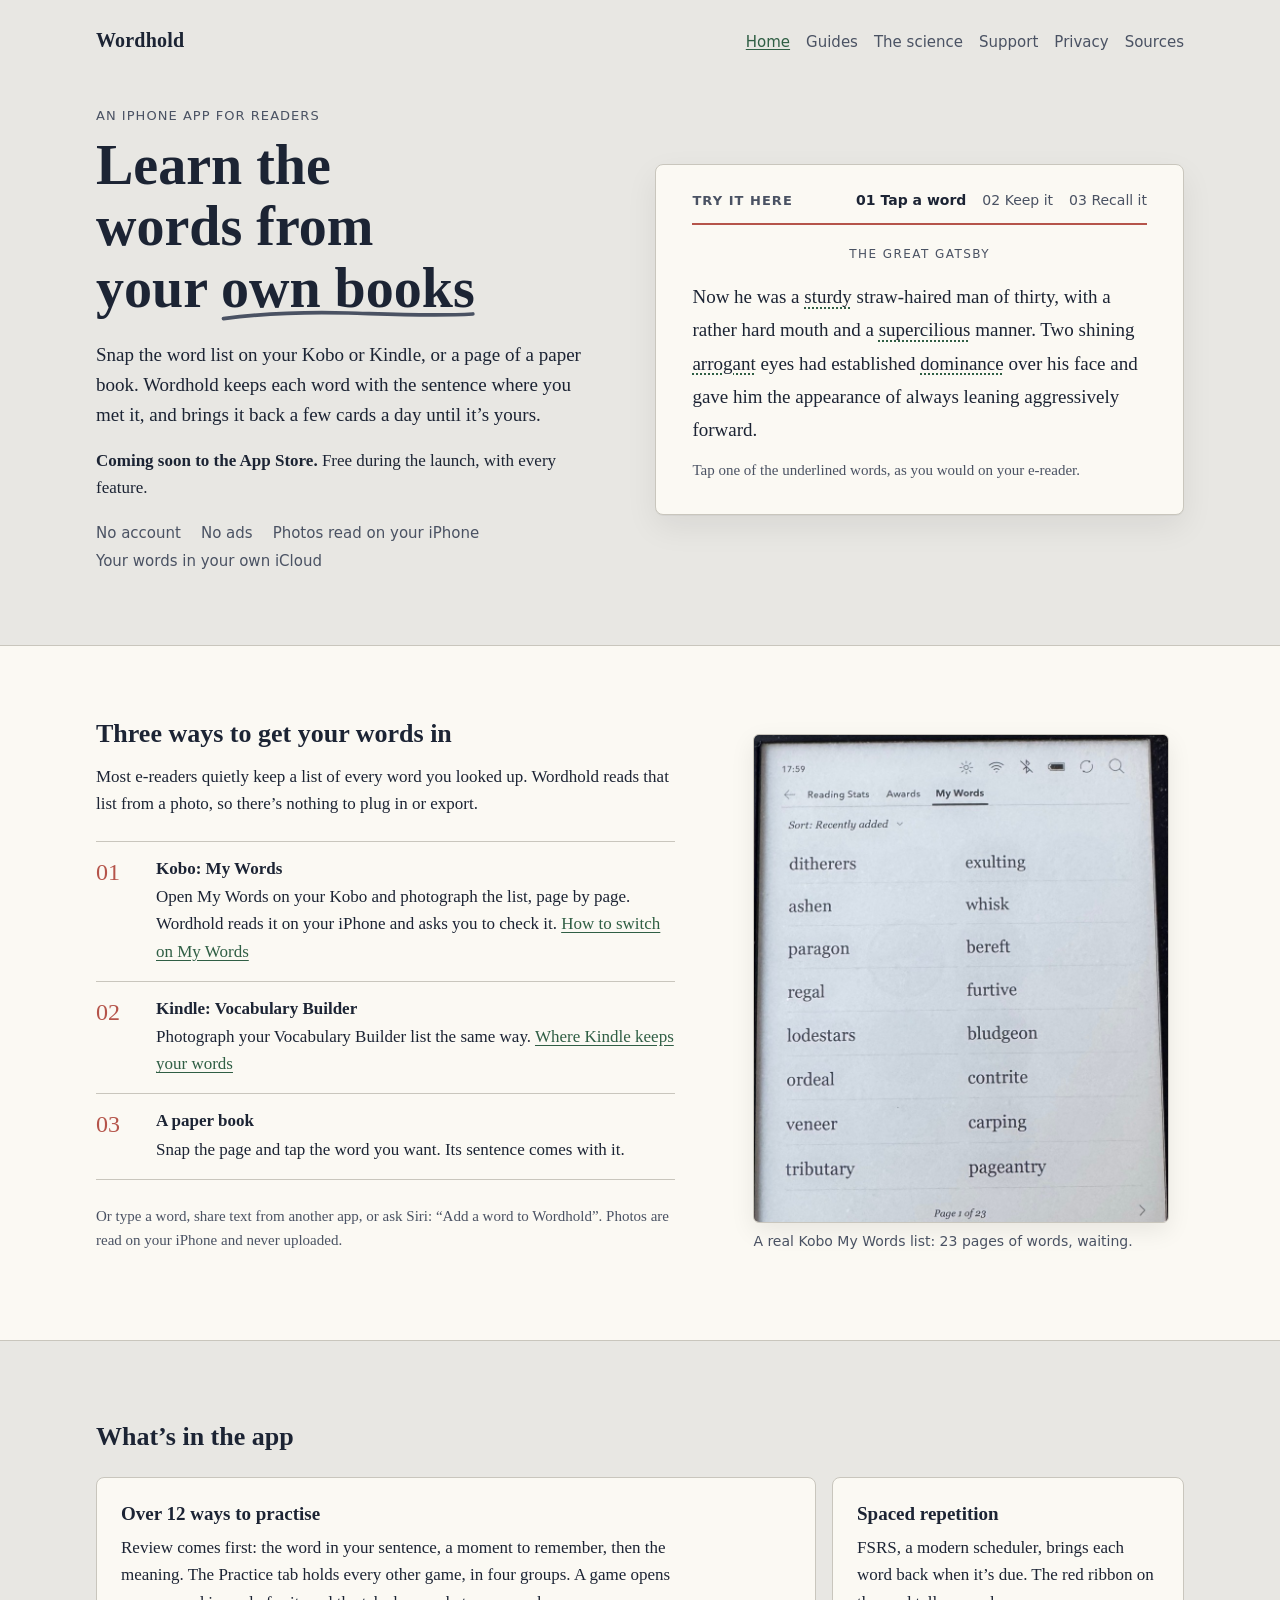
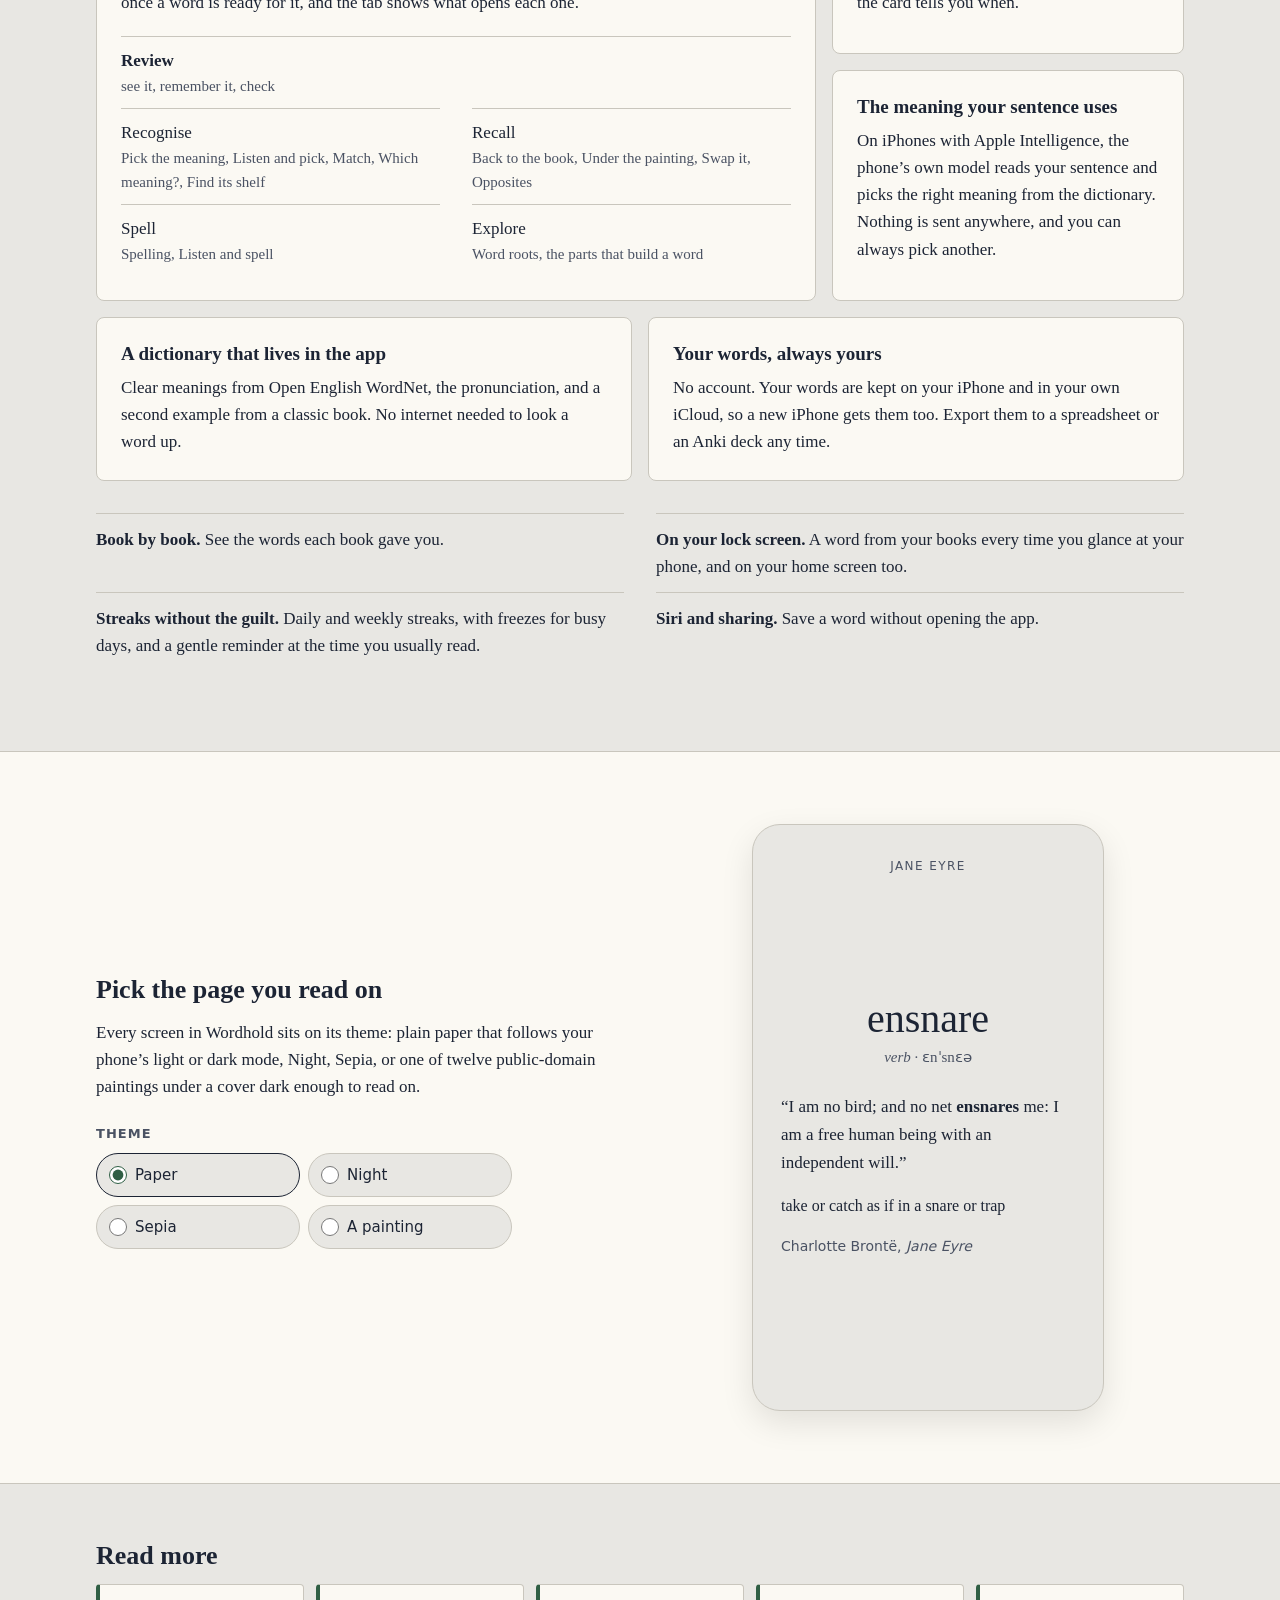
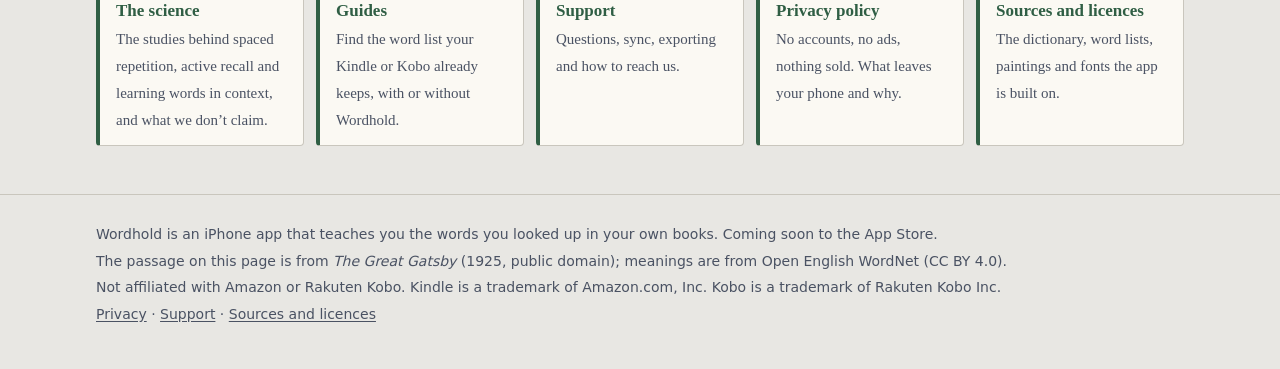
==== commit 94fe0cfc: "Publish site from ratkob/OwnWords@93798f4" ====
--- a/index.html
+++ b/index.html
@@ -140,16 +140,14 @@
       <h2 id="features-title">What’s in the app</h2>
       <div class="bento">
         <article class="tile tile-methods">
-          <h3>Seven ways to practise</h3>
-          <p>Every review starts with recall: the word in your sentence, a moment to remember, then the meaning. When a word is ready for more, the others mix in.</p>
+          <h3>Over 12 ways to practise</h3>
+          <p>Review comes first: the word in your sentence, a moment to remember, then the meaning. The Practice tab holds every other game, in four groups. A game opens once a word is ready for it, and the tab shows what opens each one.</p>
           <ol class="methods">
-            <li><span>Recall</span><span class="small">see it, remember it, check</span></li>
-            <li><span>Fill the gap</span><span class="small">your sentence, one word missing</span></li>
-            <li><span>Match</span><span class="small">words to their meanings</span></li>
-            <li><span>Spell what you hear</span><span class="small">with its pronunciation</span></li>
-            <li><span>Swap in a synonym</span><span class="small">from the dictionary’s own</span></li>
-            <li><span>Find the opposite</span><span class="small">where the word has one</span></li>
-            <li><span>Word roots</span><span class="small">the parts that build it</span></li>
+            <li><span>Review</span><span class="small">see it, remember it, check</span></li>
+            <li><span>Recognise</span><span class="small">Pick the meaning, Listen and pick, Match, Which meaning?, Find its shelf</span></li>
+            <li><span>Recall</span><span class="small">Back to the book, Under the painting, Swap it, Opposites</span></li>
+            <li><span>Spell</span><span class="small">Spelling, Listen and spell</span></li>
+            <li><span>Explore</span><span class="small">Word roots, the parts that build a word</span></li>
           </ol>
         </article>
         <article class="tile tile-fsrs">
--- a/style.css
+++ b/style.css
@@ -10,9 +10,6 @@
   --rule: #c9c6bd;
   --rule-red: #b5544a;
   --cloth: #2f5e44;
-  --todo-bg: #fff4c7;
-  --todo-ink: #5a4500;
-  --todo-rule: #c9a227;
   --ribbon: #9c3b2b;
   --on-ribbon: #fbf9f3;
   --ink-btn: #1c2434;
@@ -29,9 +26,6 @@
     --rule: #4a4a46;
     --rule-red: #d98378;
     --cloth: #78b08c;
-    --todo-bg: #3a3214;
-    --todo-ink: #f2dc8a;
-    --todo-rule: #a88a2a;
     --ribbon: #e58a75;
     --on-ribbon: #1c1c1b;
     --ink-btn: #e6e7ea;
@@ -56,8 +50,7 @@
 nav,
 .site-footer,
 .callno,
-figcaption,
-.todo {
+figcaption {
   font-family: "Atkinson Hyperlegible Next", "Atkinson Hyperlegible", -apple-system, BlinkMacSystemFont, "Segoe UI", system-ui, sans-serif;
 }
 
@@ -128,7 +121,7 @@
 h1 { font-size: 1.875rem; margin: 0; }
 h2 { font-size: 1.3125rem; margin: 2rem 0 0.5rem; }
 h3 { font-size: 1.0625rem; margin: 1.5rem 0 0.25rem; }
-p, ul, ol, dl, table { margin: 0 0 1rem; }
+p, ul, ol, dl { margin: 0 0 1rem; }
 li { margin: 0.25rem 0; }
 li > ul, li > ol { margin: 0.25rem 0 0; }
 
@@ -168,40 +161,8 @@
   font-size: 0.9375rem;
 }
 
-table { border-collapse: collapse; width: 100%; font-size: 0.9375rem; }
-th, td { text-align: left; vertical-align: top; padding: 0.5rem 0.5rem 0.5rem 0; border-bottom: 1px solid var(--rule); }
-th { font-family: "Atkinson Hyperlegible Next", -apple-system, system-ui, sans-serif; font-weight: 700; }
-.table-scroll { overflow-x: auto; }
-
-/* Photo placeholders and draft notes. */
-.todo {
-  background: var(--todo-bg);
-  color: var(--todo-ink);
-  border: 2px dashed var(--todo-rule);
-  border-radius: 6px;
-  padding: 0.75rem 1rem;
-  margin: 1rem 0;
-  font-size: 0.9375rem;
-}
-.todo strong { letter-spacing: 0.04em; }
 figure { margin: 1rem 0 1.5rem; }
-figure.photo .todo {
-  aspect-ratio: 4 / 3;
-  display: flex;
-  align-items: center;
-  justify-content: center;
-  text-align: center;
-  margin: 0;
-}
 figcaption { font-size: 0.875rem; color: var(--ink-soft); margin-top: 0.4rem; }
-
-.draft-banner {
-  border: 2px solid var(--rule-red);
-  border-radius: 6px;
-  padding: 0.75rem 1rem;
-  margin: 0 0 1.5rem;
-  font-size: 0.9375rem;
-}
 
 .site-footer {
   padding: 0 0 2.5rem;
@@ -210,15 +171,6 @@
 }
 .site-footer p { margin: 0.25rem 0; }
 .site-footer a { color: var(--ink-soft); }
-.todo-inline {
-  background: var(--todo-bg);
-  color: var(--todo-ink);
-  border: 1px dashed var(--todo-rule);
-  border-radius: 3px;
-  padding: 0 0.3em;
-  font-family: "Atkinson Hyperlegible Next", -apple-system, system-ui, sans-serif;
-  font-size: 0.9375em;
-}
 
 /* Long links and paths wrap instead of widening the page on small phones. */
 a, code { overflow-wrap: anywhere; }
--- a/home.css
+++ b/home.css
@@ -337,26 +337,15 @@
   margin: 20px 0 0;
   display: grid;
   gap: 0 32px;
-  counter-reset: m;
 }
 @media (min-width: 560px) { .methods { grid-template-columns: 1fr 1fr; } }
 .methods li {
   display: flex;
   flex-direction: column;
-  padding: 10px 0 10px 2.25rem;
+  padding: 10px 0;
   border-top: 1px solid var(--rule);
   margin: 0;
   position: relative;
-  counter-increment: m;
-}
-.methods li::before {
-  content: counter(m);
-  position: absolute;
-  left: 0;
-  top: 10px;
-  width: 1.5rem;
-  color: var(--ink-soft);
-  font-variant-numeric: tabular-nums;
 }
 .methods li:first-child { font-weight: 600; grid-column: 1 / -1; }
 .methods .small { font-weight: 400; }
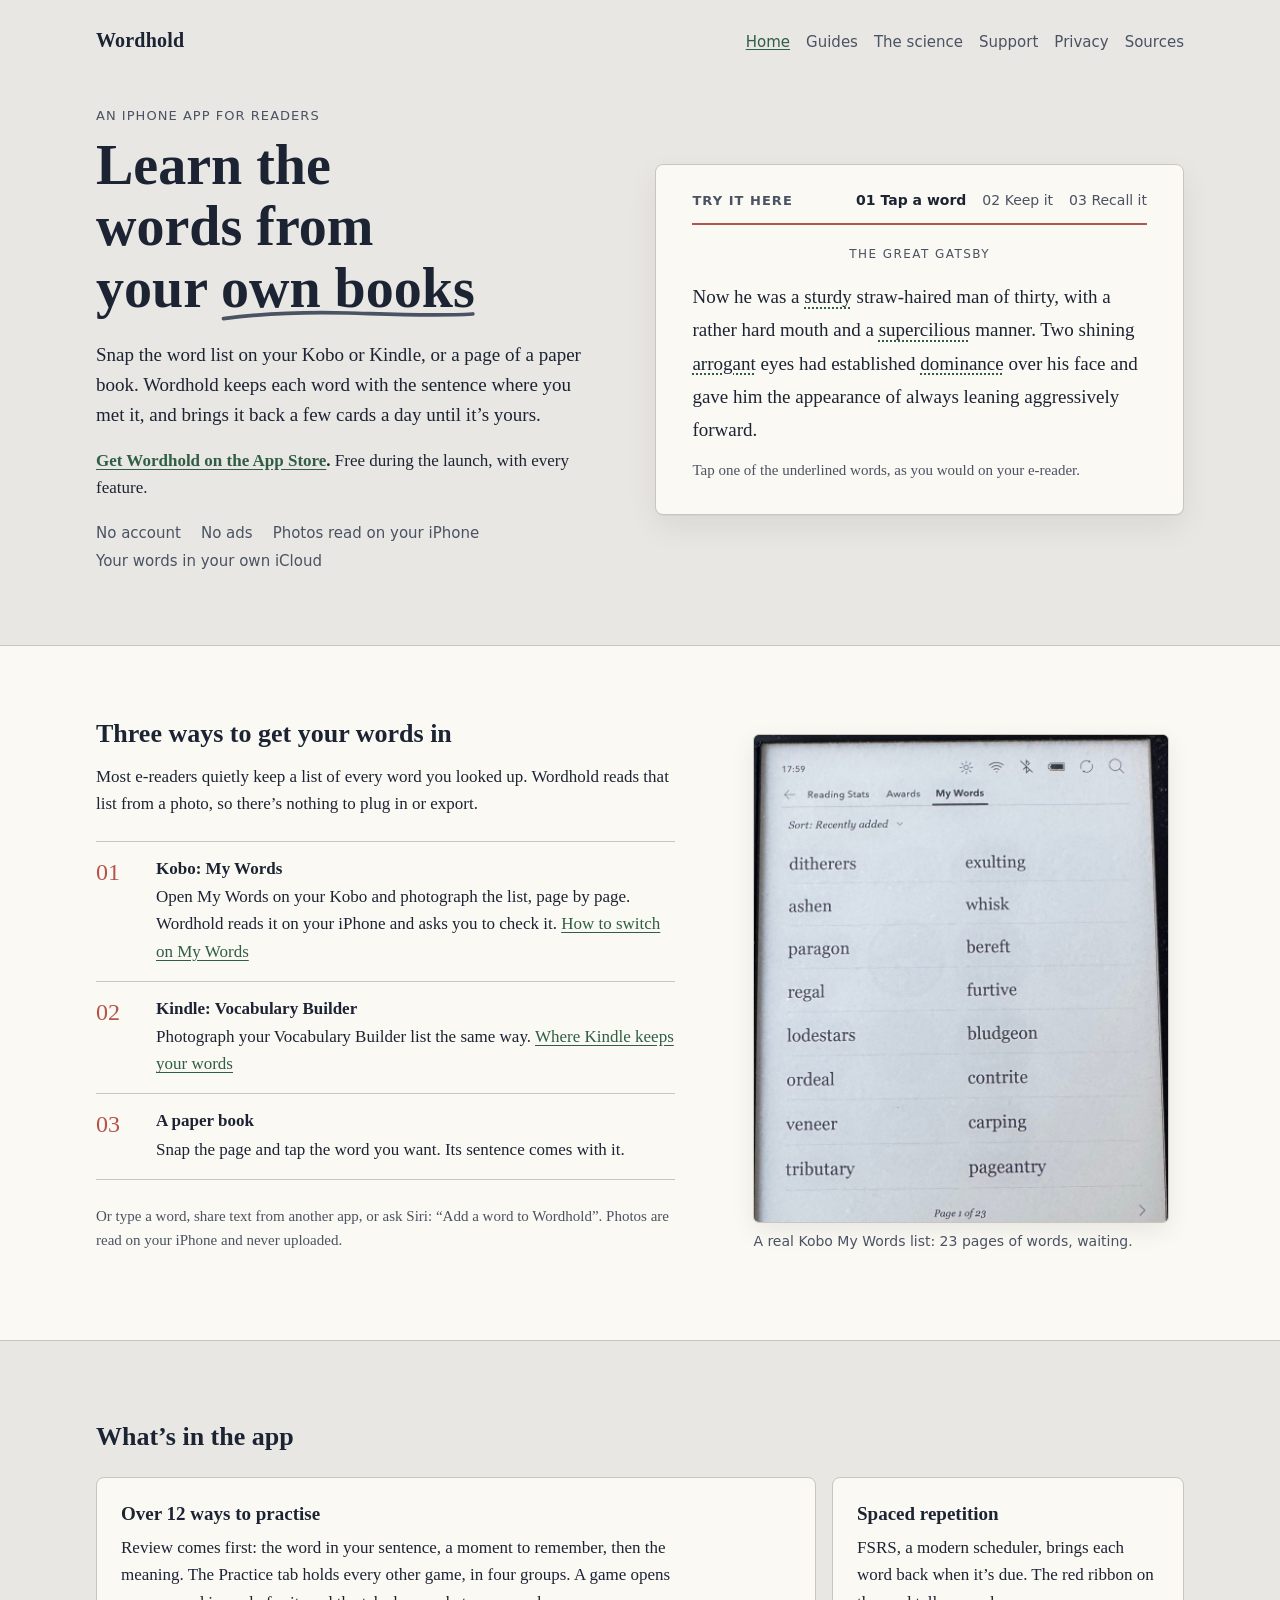
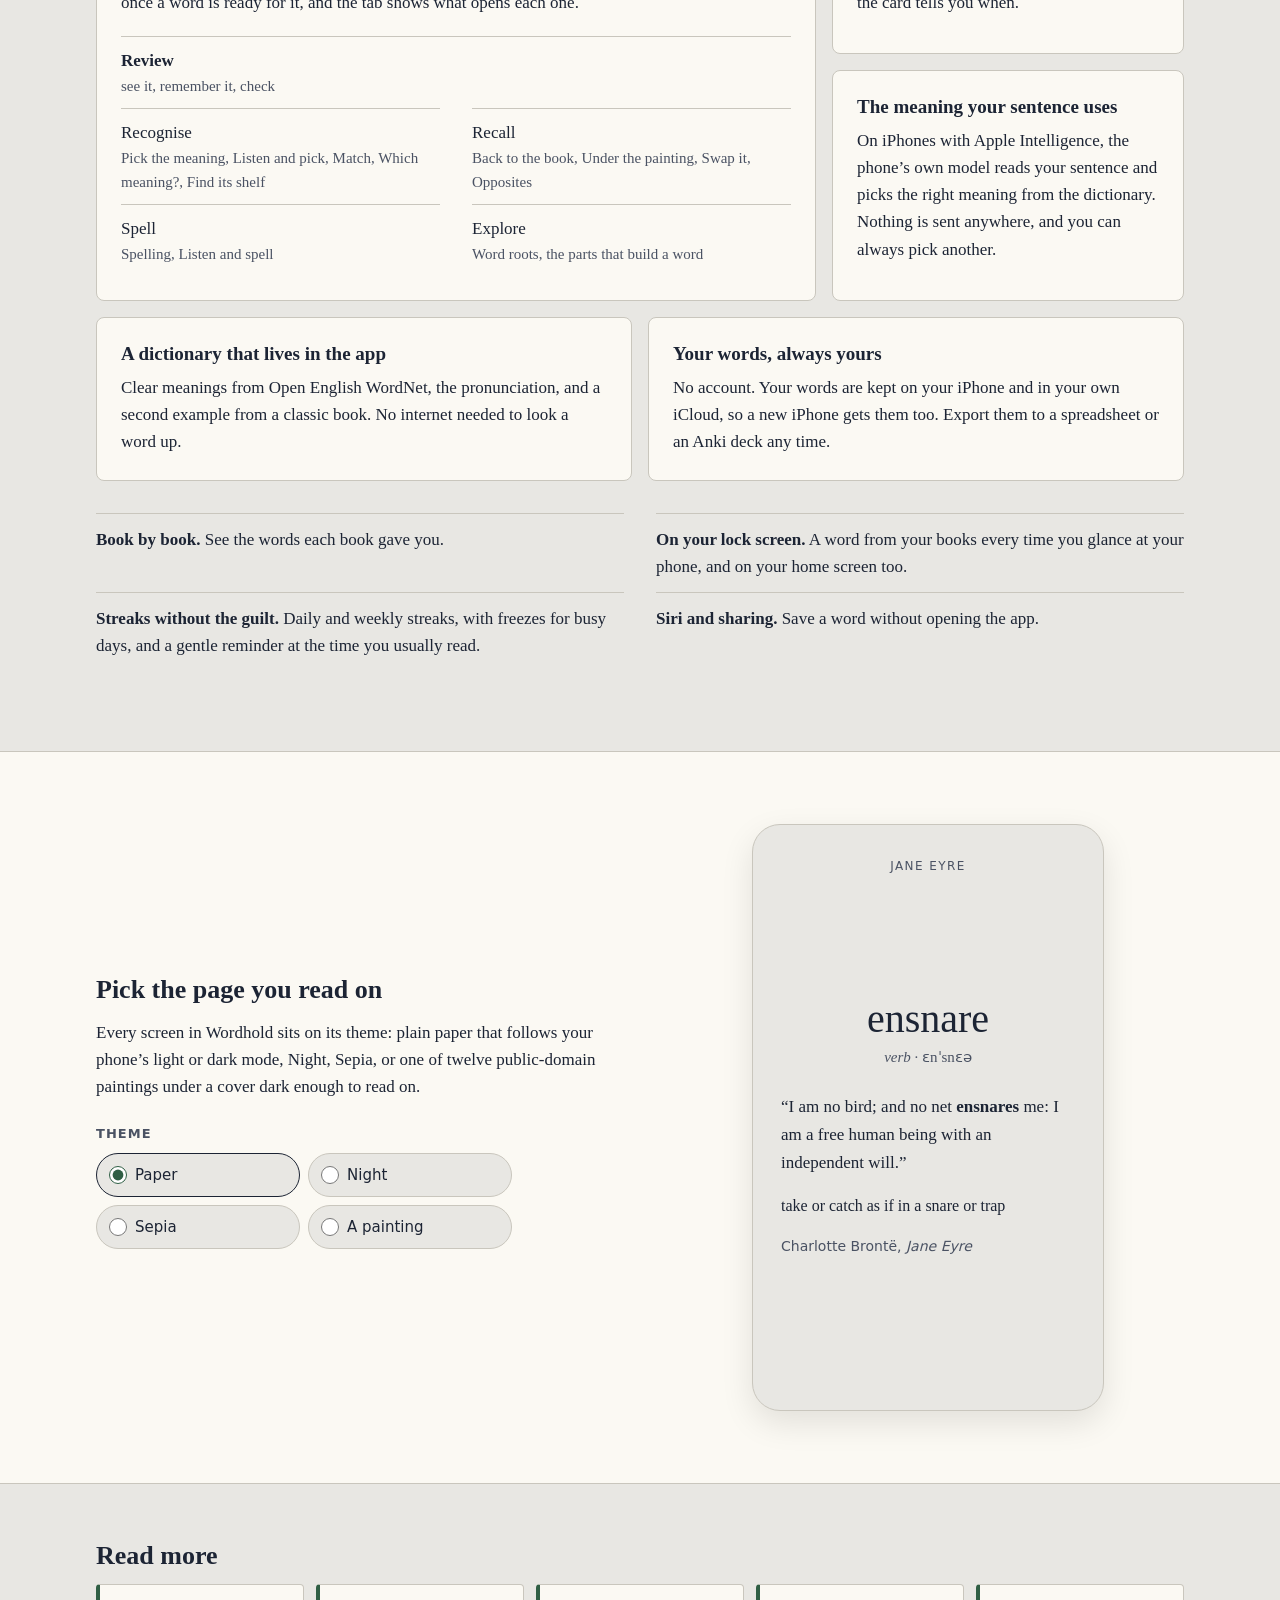
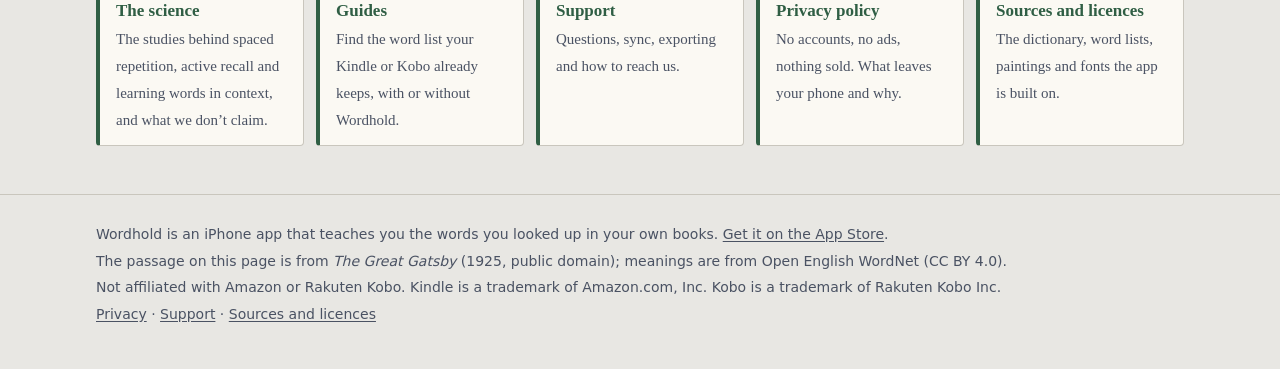
==== commit 55ee6993: "Publish site from ratkob/OwnWords@358ef8f" ====
--- a/index.html
+++ b/index.html
@@ -4,6 +4,7 @@
   <meta charset="utf-8">
   <script>document.documentElement.className = document.documentElement.className.replace("no-js", "js");</script>
   <meta name="viewport" content="width=device-width, initial-scale=1">
+  <meta name="apple-itunes-app" content="app-id=6828538512">
   <title>Wordhold: learn the words from your own books</title>
   <meta name="description" content="Wordhold is an iPhone app for readers. Snap your Kobo or Kindle word list, or a page of a paper book, and learn each word in the sentence where you met it.">
   <link rel="stylesheet" href="style.css">
@@ -34,7 +35,7 @@
         <p class="callno">An iPhone app for readers</p>
         <h1 id="hero-title">Learn the words from your <span class="inked">own books</span></h1>
         <p class="lede">Snap the word list on your Kobo or Kindle, or a page of a paper book. Wordhold keeps each word with the sentence where you met it, and brings it back a few cards a day until it’s yours.</p>
-        <p class="status"><strong>Coming soon to the App Store.</strong> Free during the launch, with every feature.</p>
+        <p class="status"><strong><a href="https://apps.apple.com/app/id6828538512">Get Wordhold on the App Store</a>.</strong> Free during the launch, with every feature.</p>
         <ul class="facts" aria-label="In short">
           <li>No account</li>
           <li>No ads</li>
@@ -218,7 +219,7 @@
 
   <footer class="site-footer">
     <div class="wrap wrap-wide">
-      <p>Wordhold is an iPhone app that teaches you the words you looked up in your own books. Coming soon to the App Store.</p>
+      <p>Wordhold is an iPhone app that teaches you the words you looked up in your own books. <a href="https://apps.apple.com/app/id6828538512">Get it on the App Store</a>.</p>
       <p>The passage on this page is from <em>The Great Gatsby</em> (1925, public domain); meanings are from Open English WordNet (CC BY 4.0).</p>
       <p>Not affiliated with Amazon or Rakuten Kobo. Kindle is a trademark of Amazon.com, Inc. Kobo is a trademark of Rakuten Kobo Inc.</p>
       <p><a href="privacy/">Privacy</a> · <a href="support/">Support</a> · <a href="attribution/">Sources and licences</a></p>
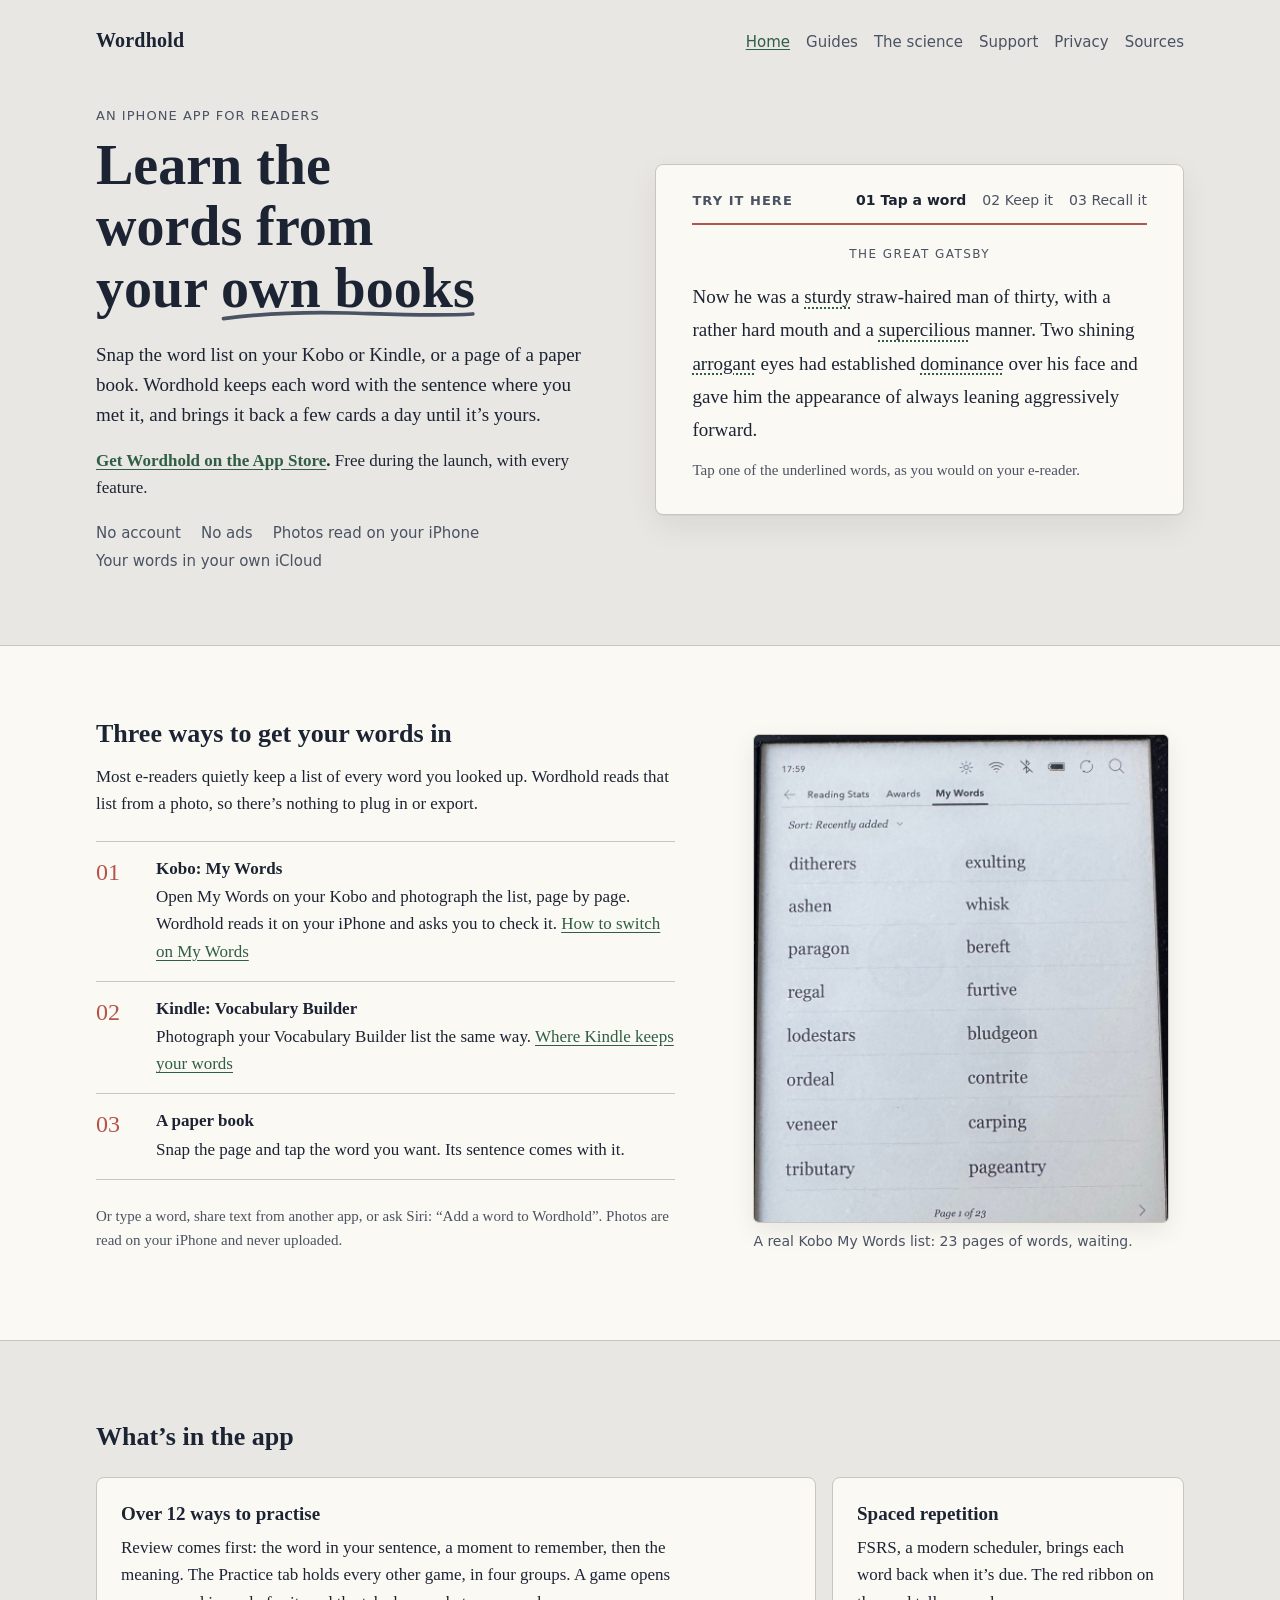
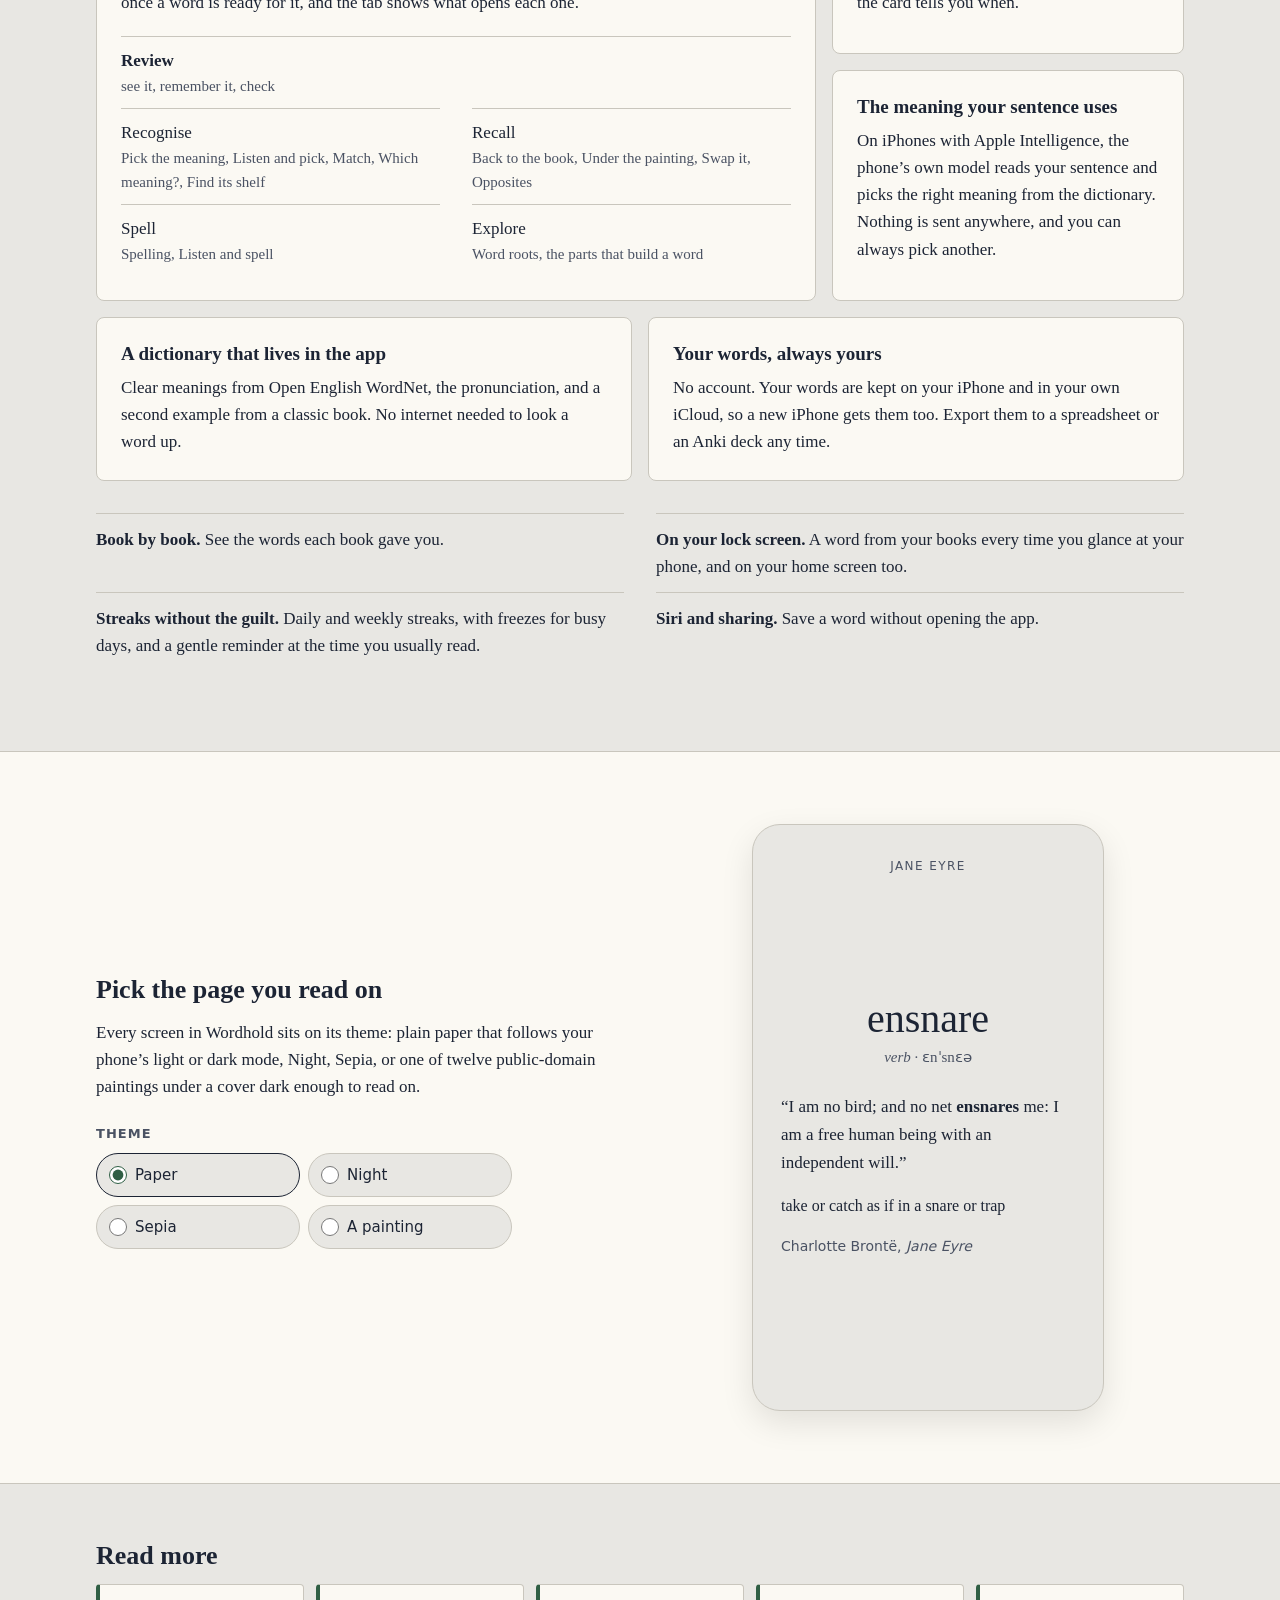
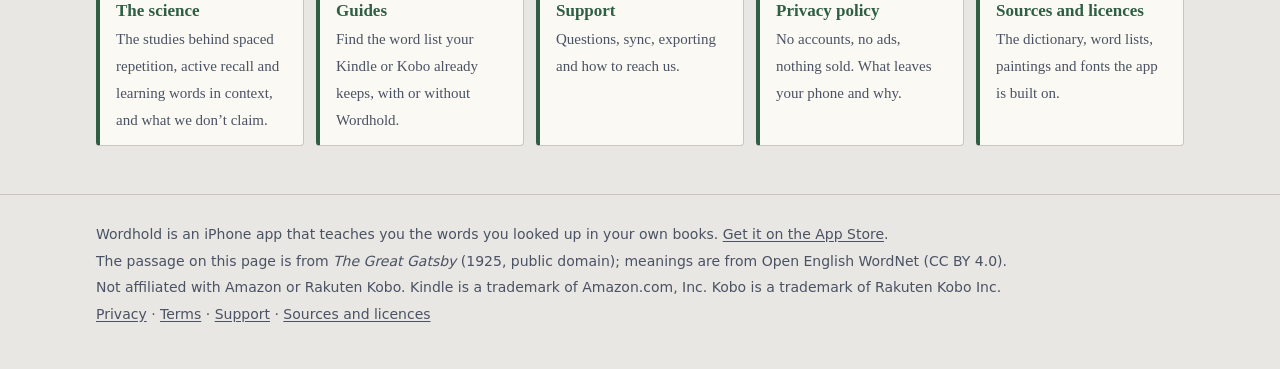
==== commit 080f85b6: "Publish site from ratkob/OwnWords@0ec8dfa" ====
--- a/index.html
+++ b/index.html
@@ -222,7 +222,7 @@
       <p>Wordhold is an iPhone app that teaches you the words you looked up in your own books. <a href="https://apps.apple.com/app/id6828538512">Get it on the App Store</a>.</p>
       <p>The passage on this page is from <em>The Great Gatsby</em> (1925, public domain); meanings are from Open English WordNet (CC BY 4.0).</p>
       <p>Not affiliated with Amazon or Rakuten Kobo. Kindle is a trademark of Amazon.com, Inc. Kobo is a trademark of Rakuten Kobo Inc.</p>
-      <p><a href="privacy/">Privacy</a> · <a href="support/">Support</a> · <a href="attribution/">Sources and licences</a></p>
+      <p><a href="privacy/">Privacy</a> · <a href="terms/">Terms</a> · <a href="support/">Support</a> · <a href="attribution/">Sources and licences</a></p>
     </div>
   </footer>
 </body>
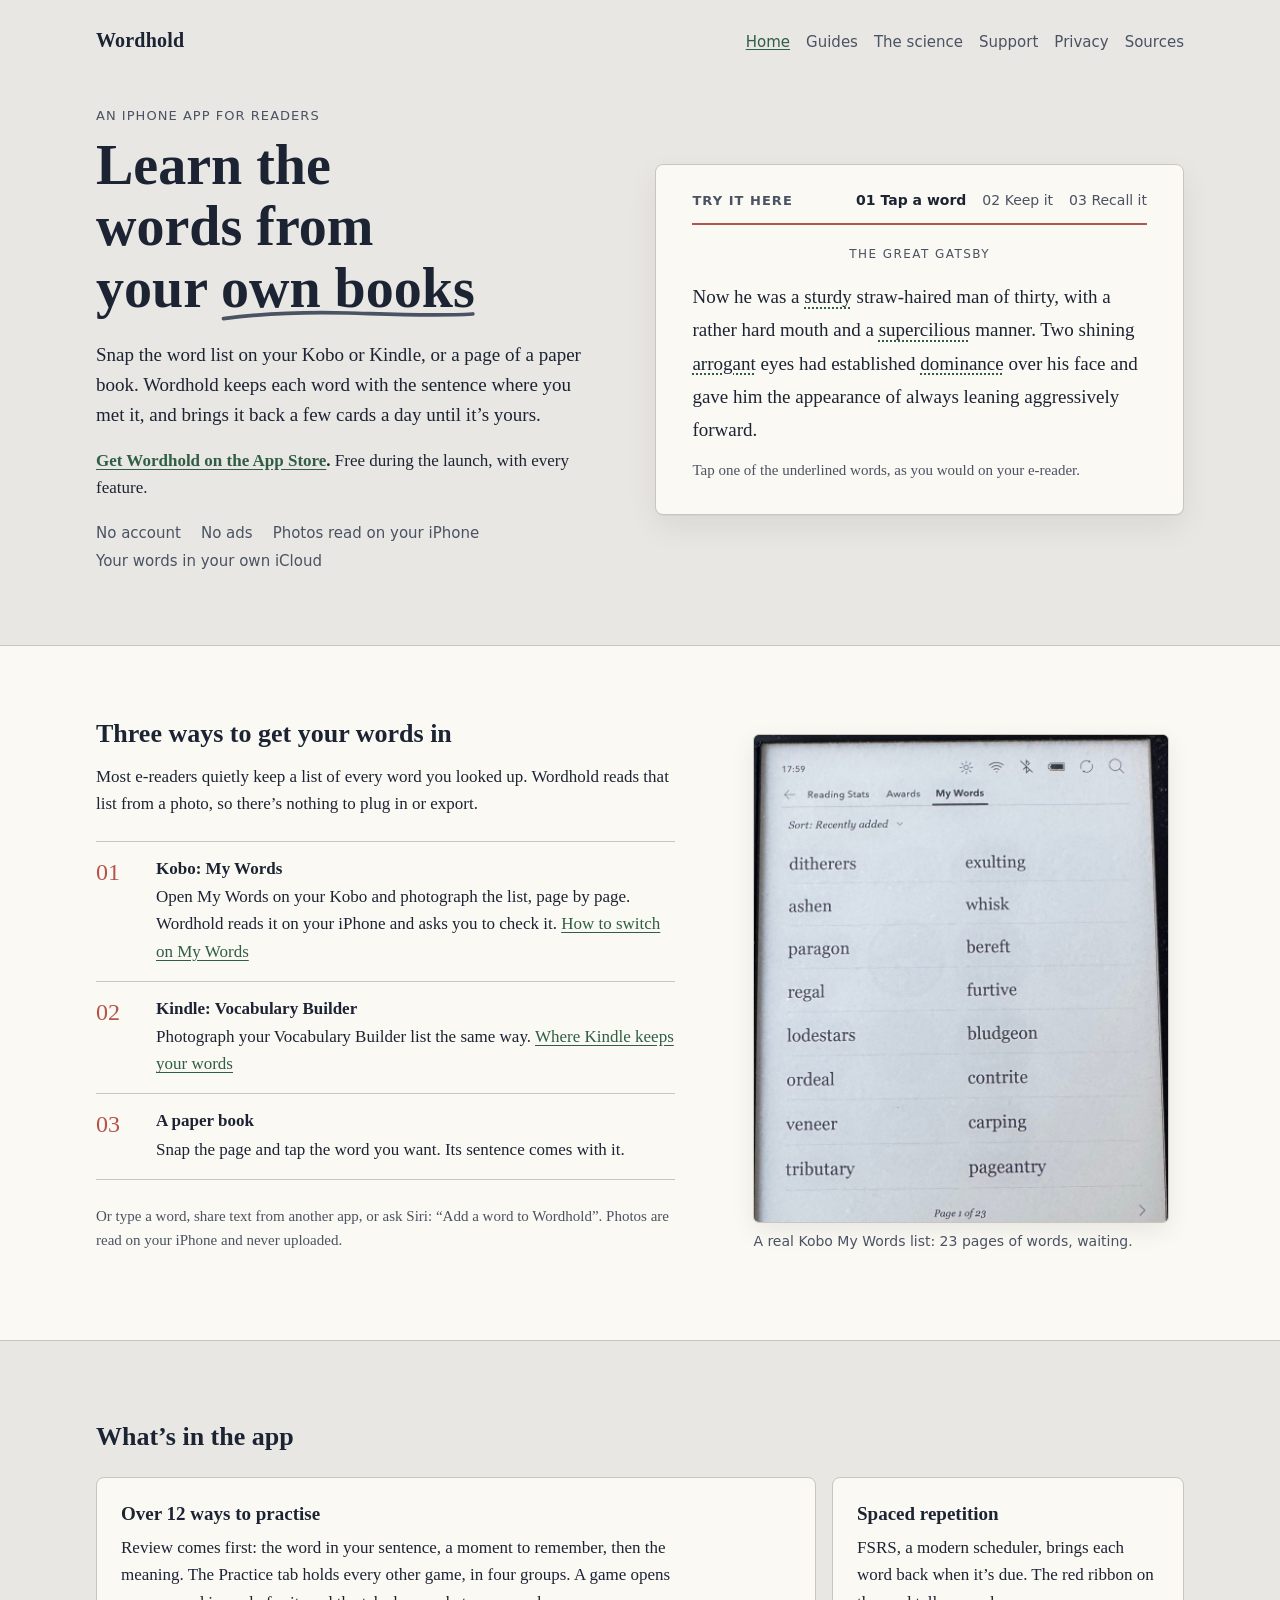
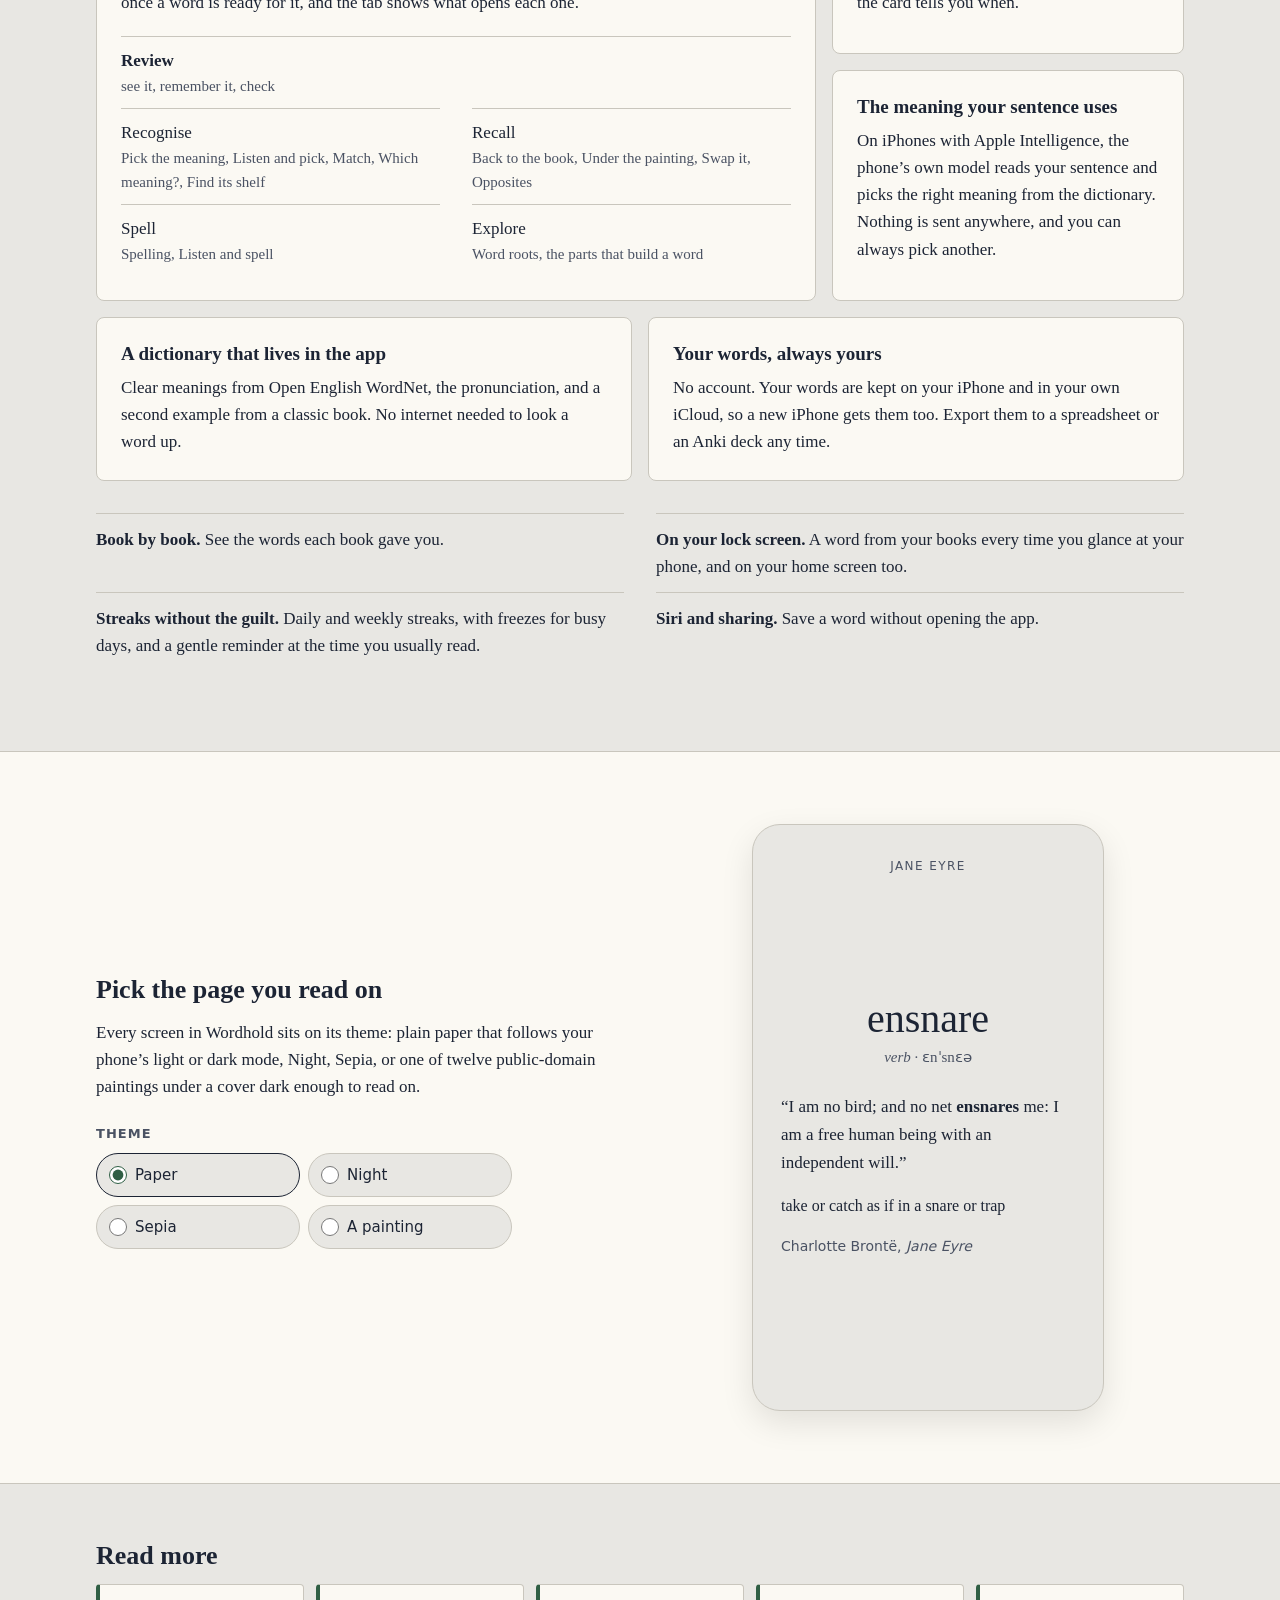
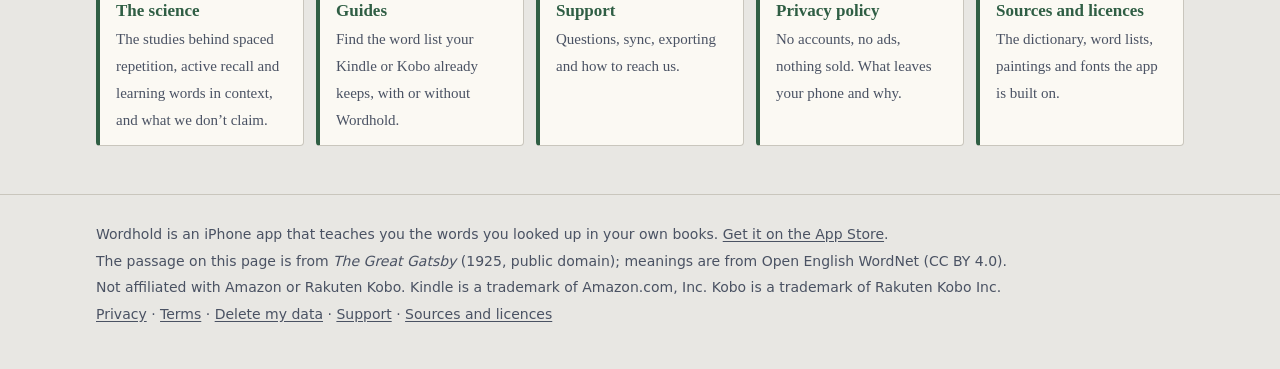
==== commit 1b6da598: "Publish site from ratkob/OwnWords@2ff2471" ====
--- a/index.html
+++ b/index.html
@@ -222,7 +222,7 @@
       <p>Wordhold is an iPhone app that teaches you the words you looked up in your own books. <a href="https://apps.apple.com/app/id6828538512">Get it on the App Store</a>.</p>
       <p>The passage on this page is from <em>The Great Gatsby</em> (1925, public domain); meanings are from Open English WordNet (CC BY 4.0).</p>
       <p>Not affiliated with Amazon or Rakuten Kobo. Kindle is a trademark of Amazon.com, Inc. Kobo is a trademark of Rakuten Kobo Inc.</p>
-      <p><a href="privacy/">Privacy</a> · <a href="terms/">Terms</a> · <a href="support/">Support</a> · <a href="attribution/">Sources and licences</a></p>
+      <p><a href="privacy/">Privacy</a> · <a href="terms/">Terms</a> · <a href="delete-data/">Delete my data</a> · <a href="support/">Support</a> · <a href="attribution/">Sources and licences</a></p>
     </div>
   </footer>
 </body>
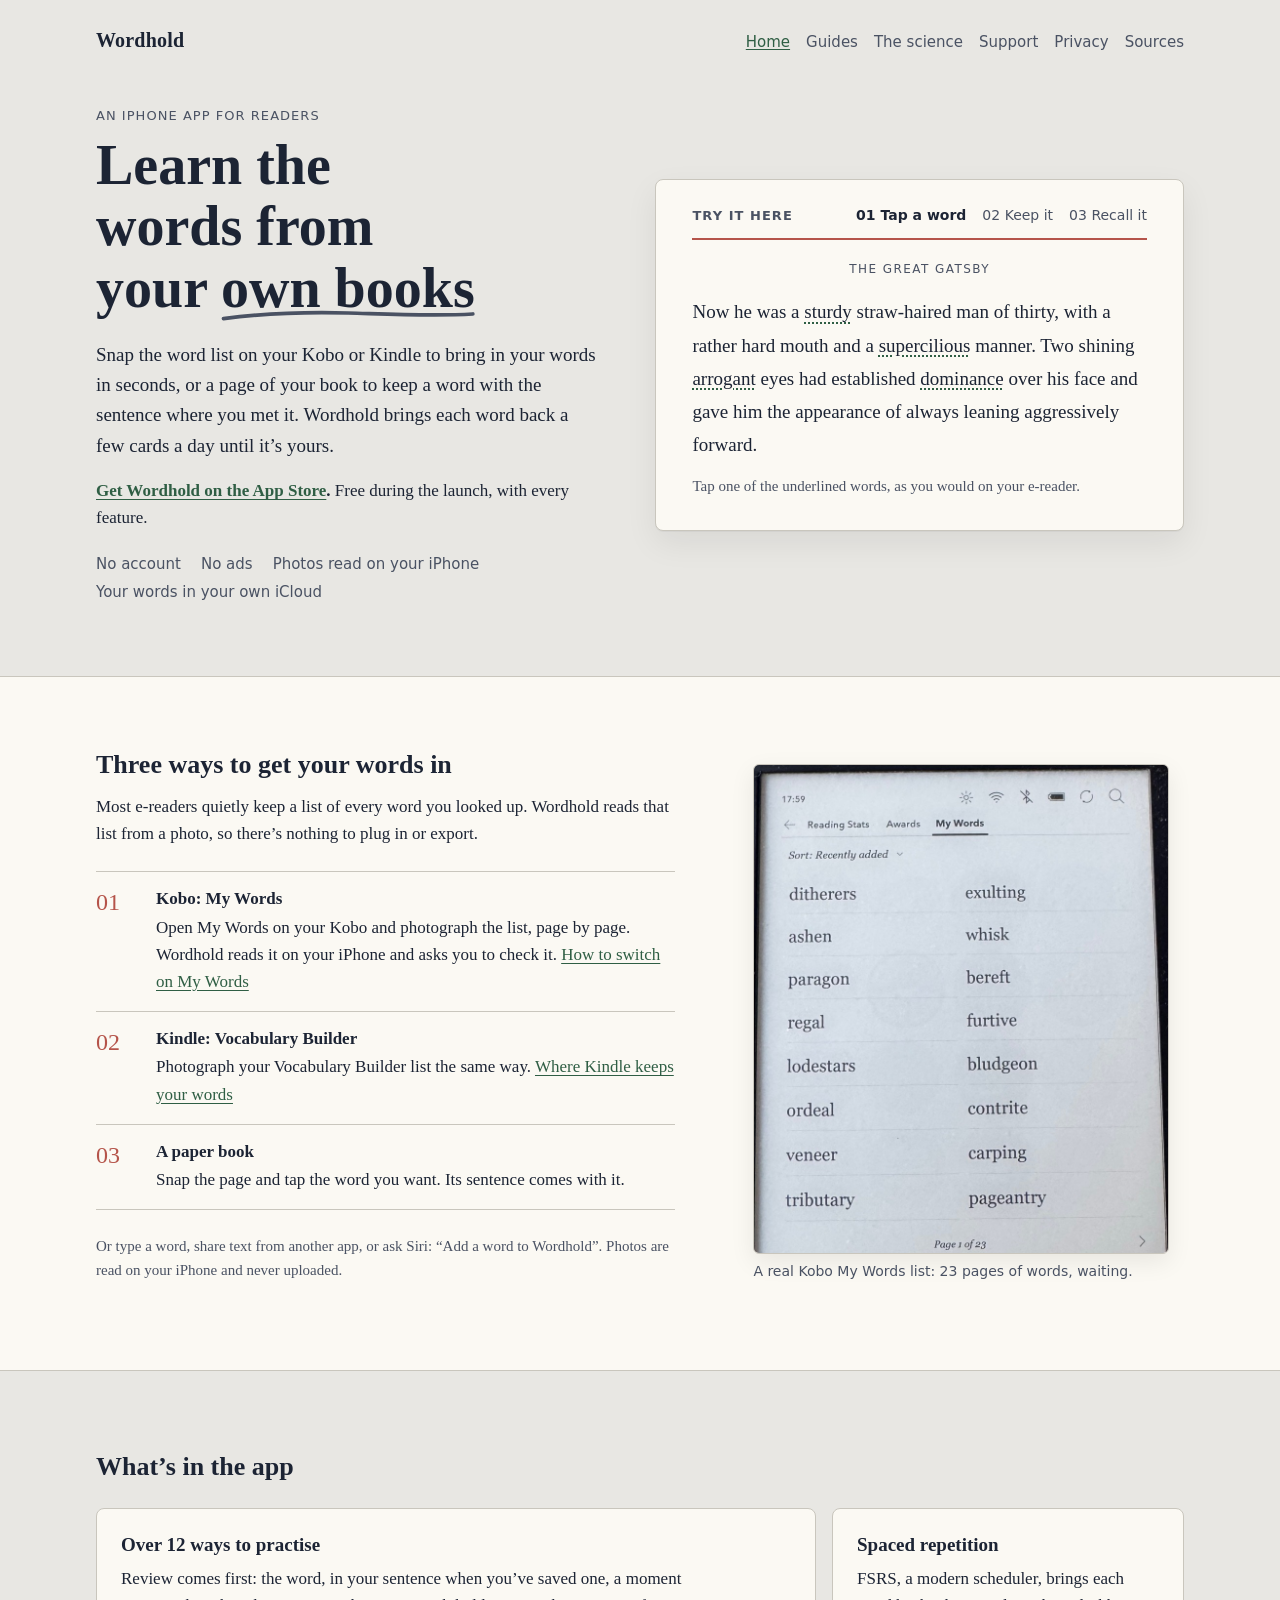
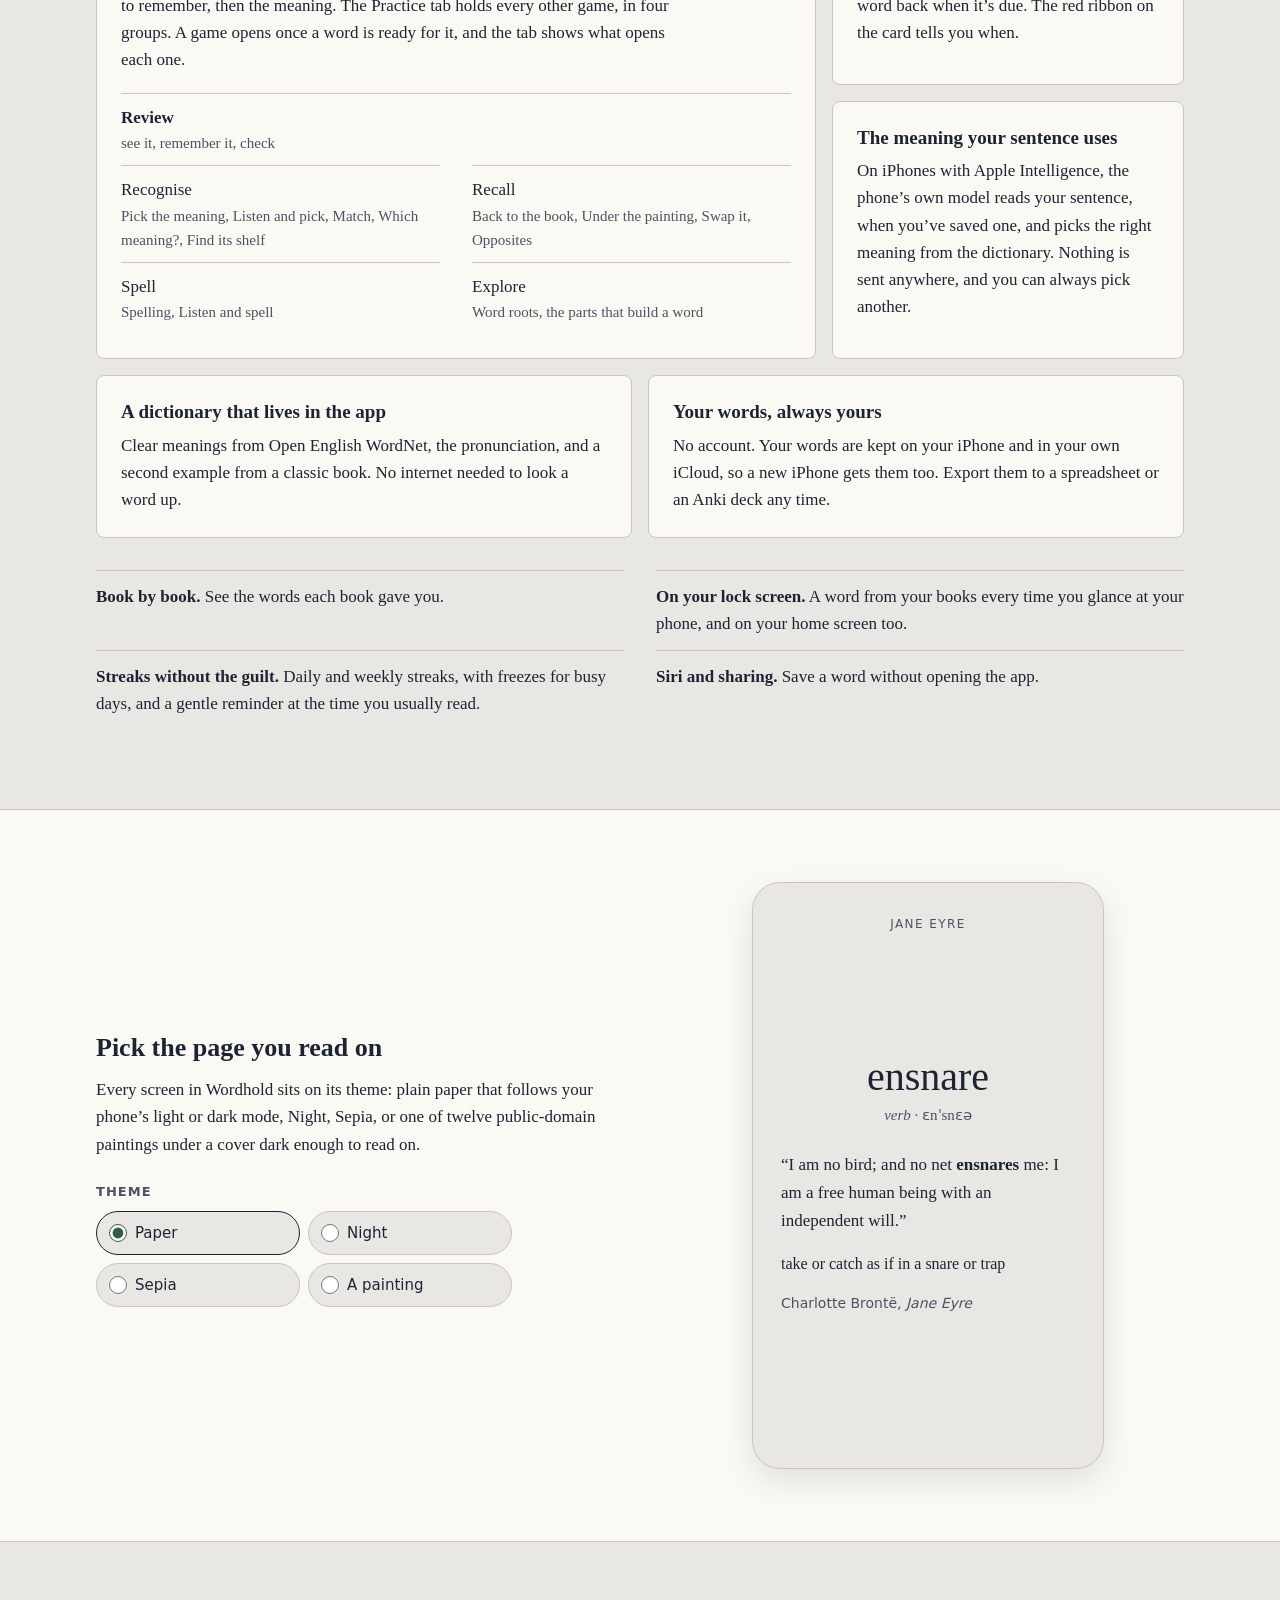
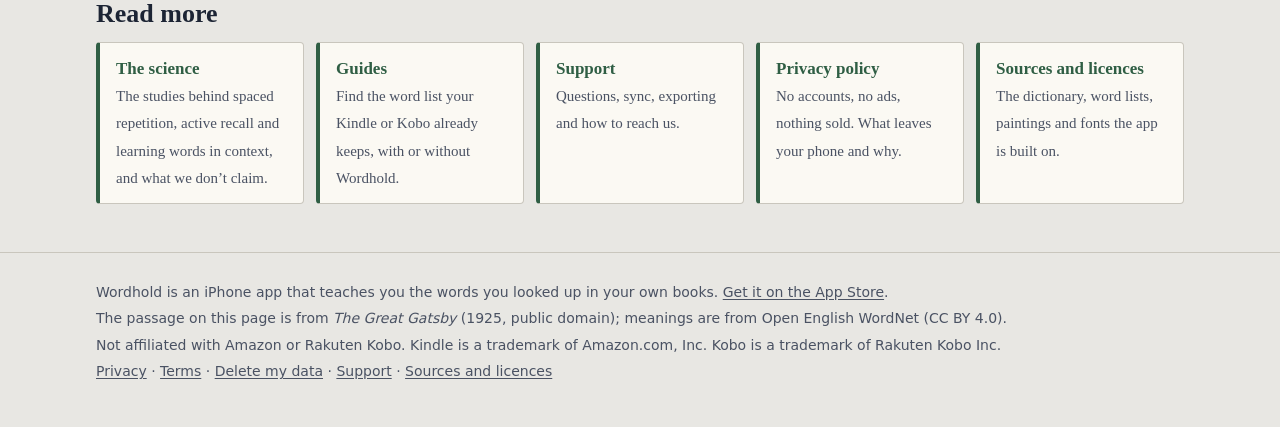
==== commit 3827dd2b: "Publish site from ratkob/OwnWords@eba6325" ====
--- a/index.html
+++ b/index.html
@@ -6,7 +6,7 @@
   <meta name="viewport" content="width=device-width, initial-scale=1">
   <meta name="apple-itunes-app" content="app-id=6828538512">
   <title>Wordhold: learn the words from your own books</title>
-  <meta name="description" content="Wordhold is an iPhone app for readers. Snap your Kobo or Kindle word list, or a page of a paper book, and learn each word in the sentence where you met it.">
+  <meta name="description" content="Wordhold is an iPhone app for readers. Snap your Kobo or Kindle word list to bring in your words in seconds, or a page of your book to learn a word in the sentence where you met it.">
   <link rel="stylesheet" href="style.css">
   <link rel="stylesheet" href="home.css">
   <script src="home.js" defer></script>
@@ -34,7 +34,7 @@
       <div class="hero-text">
         <p class="callno">An iPhone app for readers</p>
         <h1 id="hero-title">Learn the words from your <span class="inked">own books</span></h1>
-        <p class="lede">Snap the word list on your Kobo or Kindle, or a page of a paper book. Wordhold keeps each word with the sentence where you met it, and brings it back a few cards a day until it’s yours.</p>
+        <p class="lede">Snap the word list on your Kobo or Kindle to bring in your words in seconds, or a page of your book to keep a word with the sentence where you met it. Wordhold brings each word back a few cards a day until it’s yours.</p>
         <p class="status"><strong><a href="https://apps.apple.com/app/id6828538512">Get Wordhold on the App Store</a>.</strong> Free during the launch, with every feature.</p>
         <ul class="facts" aria-label="In short">
           <li>No account</li>
@@ -142,7 +142,7 @@
       <div class="bento">
         <article class="tile tile-methods">
           <h3>Over 12 ways to practise</h3>
-          <p>Review comes first: the word in your sentence, a moment to remember, then the meaning. The Practice tab holds every other game, in four groups. A game opens once a word is ready for it, and the tab shows what opens each one.</p>
+          <p>Review comes first: the word, in your sentence when you’ve saved one, a moment to remember, then the meaning. The Practice tab holds every other game, in four groups. A game opens once a word is ready for it, and the tab shows what opens each one.</p>
           <ol class="methods">
             <li><span>Review</span><span class="small">see it, remember it, check</span></li>
             <li><span>Recognise</span><span class="small">Pick the meaning, Listen and pick, Match, Which meaning?, Find its shelf</span></li>
@@ -157,7 +157,7 @@
         </article>
         <article class="tile tile-sense">
           <h3>The meaning your sentence uses</h3>
-          <p>On iPhones with Apple Intelligence, the phone’s own model reads your sentence and picks the right meaning from the dictionary. Nothing is sent anywhere, and you can always pick another.</p>
+          <p>On iPhones with Apple Intelligence, the phone’s own model reads your sentence, when you’ve saved one, and picks the right meaning from the dictionary. Nothing is sent anywhere, and you can always pick another.</p>
         </article>
         <article class="tile tile-dict">
           <h3>A dictionary that lives in the app</h3>
